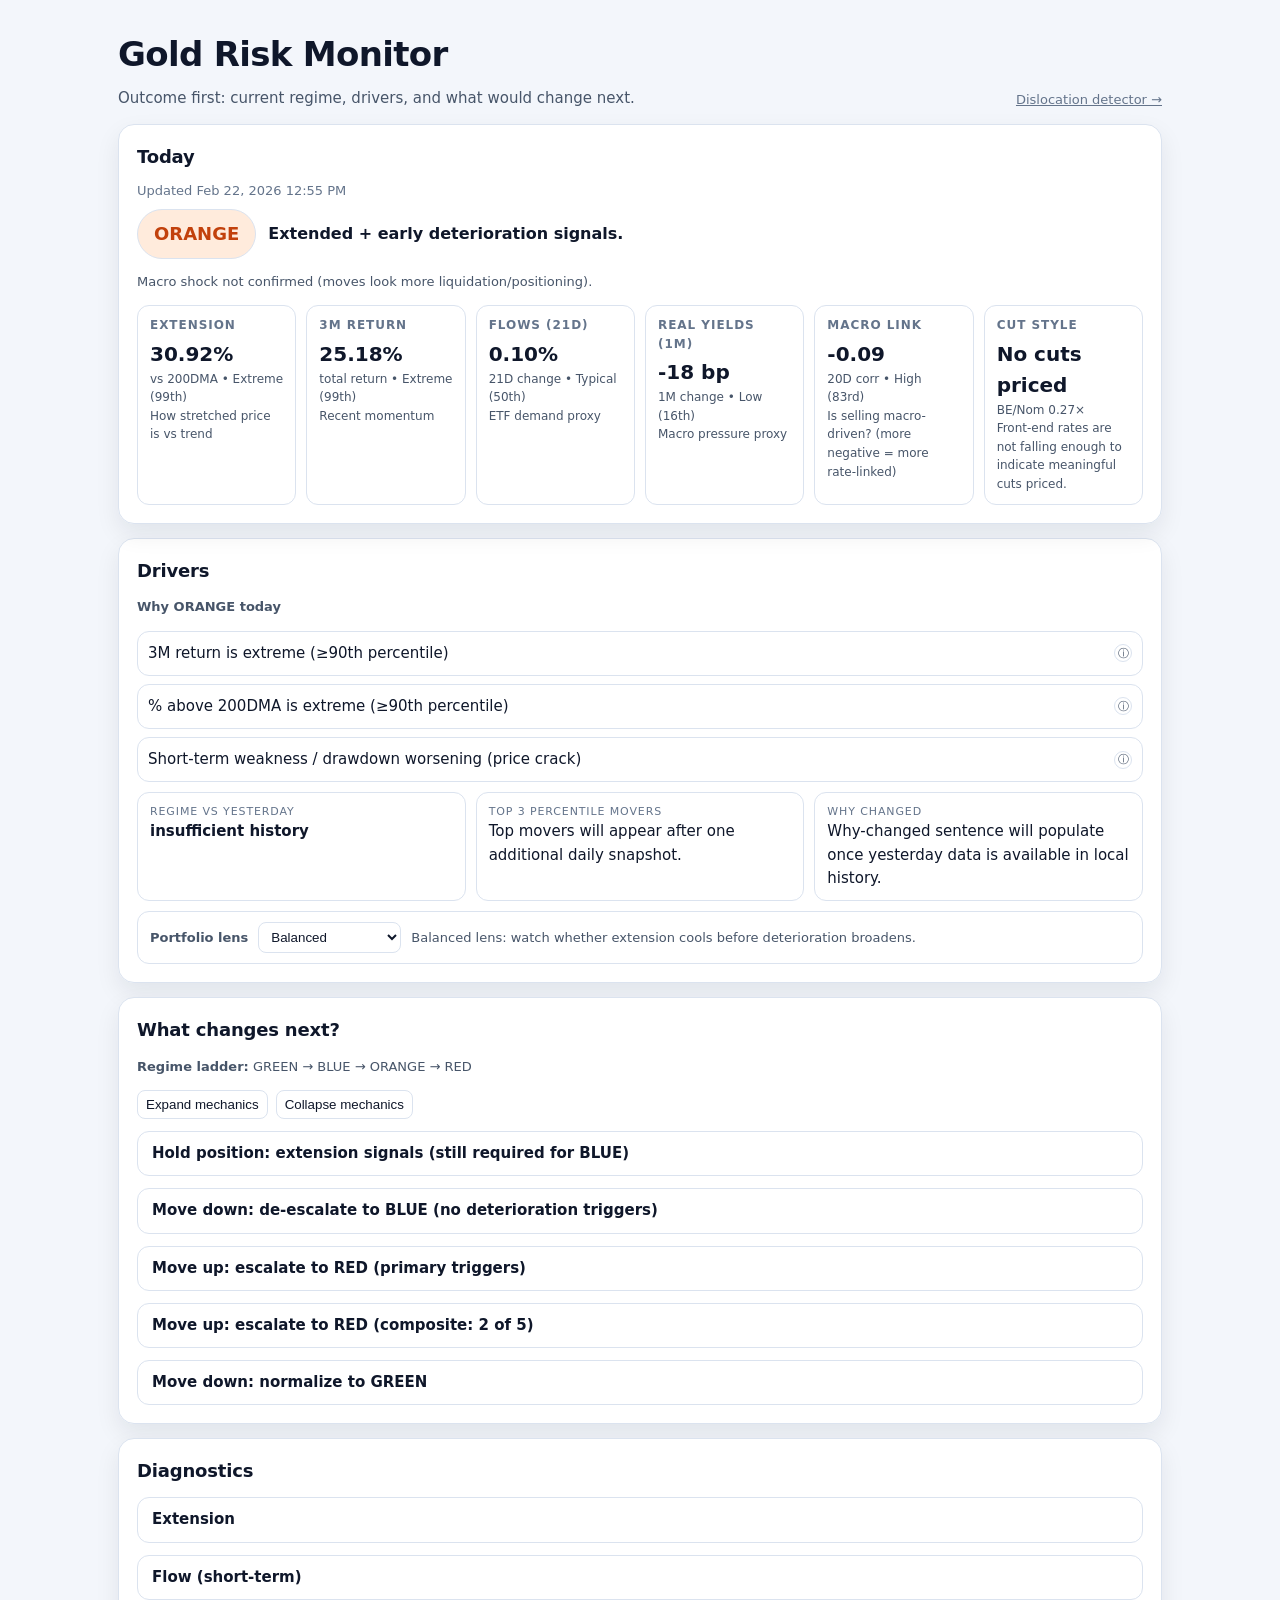
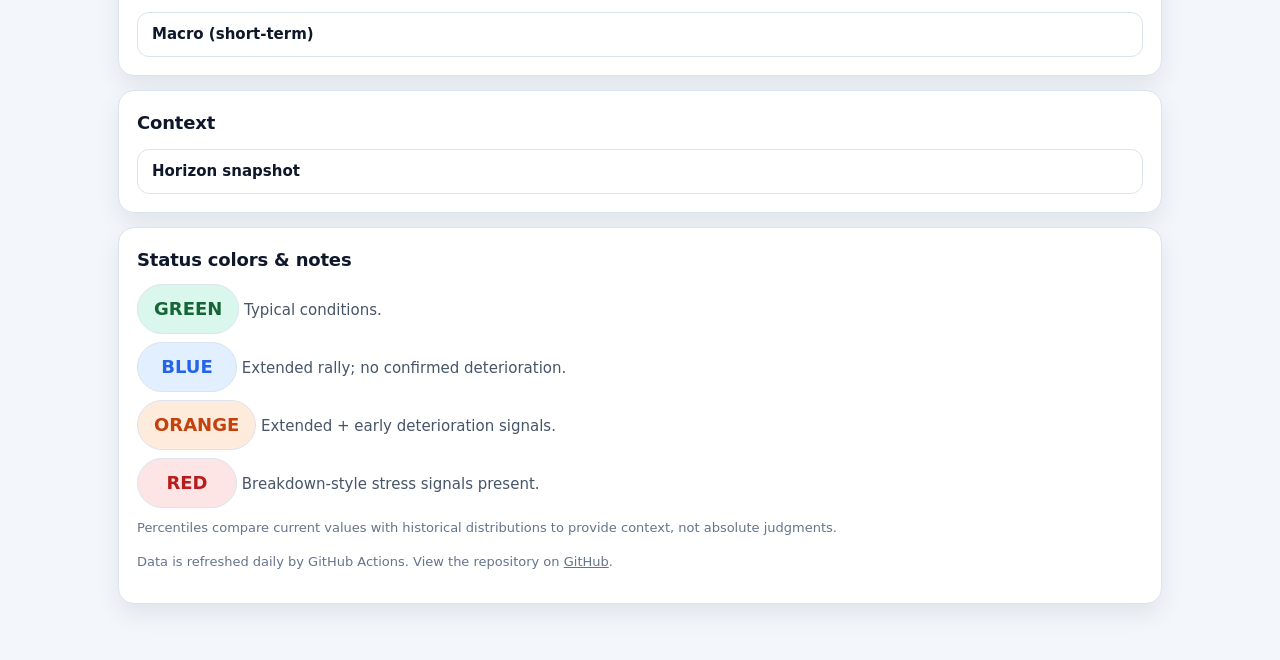
==== index.html @ ad0702dc "Fix warped sparkline axis labels by sizing SVG to container" ====
<!doctype html>
<html lang="en">
<head>
  <meta charset="utf-8">
  <meta name="viewport" content="width=device-width, initial-scale=1">
  <link rel="icon" href="data:image/svg+xml,<svg xmlns=%22http://www.w3.org/2000/svg%22 viewBox=%220 0 100 100%22><text y=%22.9em%22 font-size=%2290%22>🌈</text></svg>">
  <title>Gold Risk Monitor</title>
    <style>
    :root {
      color-scheme: light dark;
      --bg: #0b0f14;
      --panel: rgba(255, 255, 255, 0.06);
      --panel-soft: rgba(255, 255, 255, 0.03);
      --chip: rgba(255, 255, 255, 0.02);
      --border: rgba(255, 255, 255, 0.12);
      --text: rgba(255, 255, 255, 0.92);
      --muted: rgba(255, 255, 255, 0.68);
      --muted2: rgba(255, 255, 255, 0.52);
      --blue: #60a5fa;
      --green: #34d399;
      --orange: #fb923c;
      --red: #f87171;
      --radius: 16px;
      --max: 1080px;
      --shadow: 0 14px 34px rgba(0,0,0,.24);
    }
    @media (prefers-color-scheme: light) {
      :root {
        --bg: #f3f6fb;
        --panel: #ffffff;
        --panel-soft: #ffffff;
        --chip: #ffffff;
        --border: #dbe3ef;
        --text: #0f172a;
        --muted: #475569;
        --muted2: #64748b;
        --blue: #2563eb;
        --green: #166534;
        --orange: #c2410c;
        --red: #b91c1c;
        --shadow: 0 10px 24px rgba(15,23,42,.08);
      }
    }
    * { box-sizing: border-box; }
    body { margin: 0; font: 400 15px/1.55 system-ui, -apple-system, Segoe UI, Roboto, sans-serif; background: var(--bg); color: var(--text); }
    main { max-width: var(--max); margin: 0 auto; padding: 28px 18px 56px; }
    a { color: inherit; }
    .topbar { display:flex; align-items:flex-end; justify-content:space-between; gap:12px; margin-bottom:14px; }
    h1 { margin:0; font-size: clamp(26px,3vw,34px); letter-spacing:-.02em; }
    h2 { margin:0 0 10px; font-size: 18px; letter-spacing:-.01em; }
    .subtitle { margin:6px 0 0; color: var(--muted); max-width: 70ch; }
    .grid { display:grid; gap:14px; }
    .grid.cols-2 { grid-template-columns: 1fr; }
    .card { background: linear-gradient(180deg, var(--panel), var(--panel-soft)); border:1px solid var(--border); border-radius: var(--radius); padding:18px; box-shadow: var(--shadow); }
    .muted { color: var(--muted); }
    .small { font-size: 13px; color: var(--muted2); }
    .badge { display:inline-flex; align-items:center; justify-content:center; padding:10px 16px; border-radius:999px; font-weight:700; font-size:18px; border:1px solid var(--border); background: rgba(148,163,184,.18); min-width:100px; }
    .badge.green{ background:rgba(52,211,153,.18); color:var(--green); }
    .badge.blue{ background:rgba(96,165,250,.18); color:var(--blue); }
    .badge.orange{ background:rgba(251,146,60,.18); color:var(--orange); }
    .badge.red{ background:rgba(248,113,113,.18); color:var(--red); }
    .status-row { display:flex; align-items:center; flex-wrap:wrap; gap:12px; }
    .status-summary { font-size:16px; font-weight:600; }
    .daily-strip, .card-grid { display:grid; gap:10px; grid-template-columns:repeat(auto-fit,minmax(150px,1fr)); margin-top:10px; }
    .daily-chip, .metric-card { border:1px solid var(--border); border-radius:12px; background: var(--chip); padding:10px 12px; }
    .daily-chip-title { display:block; font-size:11px; letter-spacing:.08em; text-transform:uppercase; color:var(--muted2); }
    .lens-panel { display:flex; gap:10px; align-items:center; flex-wrap:wrap; margin-top:10px; border:1px solid var(--border); border-radius:12px; padding:10px 12px; }
    .lens-select,.toggle-btn { background: var(--panel); color: var(--text); border:1px solid var(--border); border-radius:8px; padding:6px 8px; }
    .metric-card h3 { margin:0 0 4px; font-size:12px; color:var(--muted2); text-transform:uppercase; letter-spacing:.08em; }
    .metric-card .value { font-size:20px; font-weight:700; }
    .metric-card .subtle, .metric-card .why { font-size:12px; color:var(--muted); }
    #reasons { list-style:none; padding:0; margin:0; display:grid; gap:8px; }
    #reasons li { border:1px solid var(--border); border-radius:12px; padding:10px; background:var(--chip); }
    .reason-item { display:flex; gap:8px; align-items:center; justify-content:space-between; }
    .reason-help { position:relative; display:inline-flex; width:18px; height:18px; align-items:center; justify-content:center; border:1px solid var(--border); border-radius:999px; font-size:11px; color:var(--muted); }
    .reason-help-tooltip { position:absolute; top:calc(100% + 6px); right:0; width:220px; background:var(--panel); border:1px solid var(--border); border-radius:10px; padding:8px; opacity:0; visibility:hidden; }
    .reason-help:hover .reason-help-tooltip,.reason-help:focus-visible .reason-help-tooltip{opacity:1;visibility:visible;}
    .expandable-card { margin-top:12px; border:1px solid var(--border); border-radius:12px; overflow:hidden; }
    .expandable-card > summary { list-style:none; cursor:pointer; font-weight:600; padding:10px 14px; }
    .expandable-card > summary::-webkit-details-marker { display:none; }
    .expandable-body { padding:12px 14px 14px; border-top:1px solid var(--border); }
    .control-panel-grid { display:grid; gap:10px; }
    .trigger-progress { margin-top:6px; height:6px; border-radius:999px; background:rgba(148,163,184,.3); overflow:hidden; }
    .trigger-progress-bar { height:100%; background: linear-gradient(90deg, var(--blue), #93c5fd); }
    .weakest-link { font-size:12px; color:var(--muted2); }
    .section-explainer,.meta,.context { color:var(--muted); font-size:13px; }
    table { width:100%; border-collapse:collapse; margin-top:10px; border:1px solid var(--border); border-radius:12px; overflow:hidden; }
    th,td { padding:10px; border-bottom:1px solid var(--border); text-align:left; vertical-align:top; }
    th { font-size:12px; color:var(--muted2); text-transform:uppercase; }
    td.num,th.num { text-align:right; font-family:ui-monospace,SFMono-Regular,Menlo,Consolas,monospace; }
    .table-container { overflow-x:auto; }
    .sparkline { width:100%; height:96px; border:1px solid var(--border); border-radius:8px; background:var(--chip); display:block; }
    .sparkline-polyline { fill:none; stroke:var(--blue); stroke-width:2; }
    .sparkline-axis { stroke:var(--border); stroke-width:1; }
    .sparkline-tick { stroke:var(--muted2); stroke-width:1; stroke-linecap:round; opacity:.85; }
    .sparkline-axis-label,.sparkline-points { color:var(--muted2); fill:var(--muted2); font-size:10px; }
    .note { margin-top:10px; border:1px solid var(--border); border-radius:12px; padding:10px 12px; background: var(--chip); }
    .metric-label { display:inline-flex; align-items:center; gap:8px; font-weight:600; }
    .metric-indicator { width:10px; height:10px; border-radius:50%; background:#94a3b8; display:inline-block; }
    .metric-indicator.green { background: var(--green); }
    .metric-indicator.orange { background: var(--orange); }
    .metric-indicator.red { background: var(--red); }
    footer { margin-top:14px; font-size:13px; color:var(--muted2); }
  </style>
</head>
<body>
    <main>
    <div class="topbar">
      <div>
        <h1>Gold Risk Monitor</h1>
        <p class="subtitle">Outcome first: current regime, drivers, and what would change next.</p>
      </div>
      <div class="small"><a href="https://w1k5.github.io/gold-crash/dislocation/">Dislocation detector →</a></div>
    </div>

    <section class="grid cols-2">
      <div class="card">
        <h2>Today</h2>
        <div class="small" id="timestamps">Waiting for data...</div>
        <div class="status-row" style="margin-top:8px;">
          <div id="status" class="badge">Loading...</div>
          <div id="statusSummary" class="status-summary">Loading status summary...</div>
        </div>
        <p class="section-explainer" id="macroFollowThrough">Loading macro follow-through...</p>
        <div class="card-grid" id="glanceCards"><div class="metric-card">Loading key metrics...</div></div>
      </div>
    </section>

    <section class="card" style="margin-top:14px;">
      <h2>Drivers</h2>
      <p class="section-explainer" id="reasonLead">Loading regime drivers...</p>
      <ul id="reasons"><li>Loading regime drivers...</li></ul>
      <div class="daily-strip" id="dailyStrip"><div class="daily-chip">Loading daily changes...</div></div>
      <div class="lens-panel">
        <label class="meta" for="portfolioLens"><strong>Portfolio lens</strong></label>
        <select id="portfolioLens" class="lens-select">
          <option value="conservative">Conservative</option>
          <option value="balanced" selected>Balanced</option>
          <option value="hardAsset">Hard-asset heavy</option>
        </select>
        <span class="meta" id="lensText">Balanced lens: watch whether extension cools before deterioration broadens.</span>
      </div>
    </section>

    <section class="card" style="margin-top:14px;">
      <h2>What changes next?</h2>
      <p class="section-explainer"><strong>Regime ladder:</strong> GREEN → BLUE → ORANGE → RED</p>
      <div style="display:flex; gap:8px; flex-wrap:wrap; margin-bottom:8px;">
        <button class="toggle-btn" type="button" data-toggle-scope="mechanics" data-toggle-action="expand">Expand mechanics</button>
        <button class="toggle-btn" type="button" data-toggle-scope="mechanics" data-toggle-action="collapse">Collapse mechanics</button>
      </div>
      <div id="escalation"><p>Loading escalation conditions...</p></div>
    </section>

    <section class="card" style="margin-top:14px;">
      <h2>Diagnostics</h2>
      <details class="expandable-card" data-expand-group="mechanics">
        <summary>Extension</summary>
        <div class="expandable-body">
          <div class="sparkline-wrap"><svg id="extensionSparkline" class="sparkline" viewBox="0 0 240 96" preserveAspectRatio="none"></svg><div id="extensionSparklinePoints" class="sparkline-points">Hover to see last 5 points.</div></div>
          <div class="table-container"><table><thead><tr><th>Metric</th><th class="num">Value</th><th class="num">Percentile</th></tr></thead><tbody id="extensionRows"><tr><td colspan="3">Loading extension data...</td></tr></tbody></table></div>
        </div>
      </details>
      <details class="expandable-card" data-expand-group="mechanics">
        <summary>Flow (short-term)</summary>
        <div class="expandable-body">
          <div class="sparkline-wrap"><svg id="flowSparkline" class="sparkline" viewBox="0 0 240 96" preserveAspectRatio="none"></svg><div id="flowSparklinePoints" class="sparkline-points">Hover to see last 5 points.</div></div>
          <div class="table-container"><table><thead><tr><th>Metric</th><th class="num">Value</th><th class="num">Percentile</th></tr></thead><tbody id="flowRows"><tr><td colspan="3">Loading flow data...</td></tr></tbody></table></div>
        </div>
      </details>
      <details class="expandable-card" data-expand-group="mechanics">
        <summary>Macro (short-term)</summary>
        <div class="expandable-body">
          <div class="sparkline-wrap"><svg id="macroSparkline" class="sparkline" viewBox="0 0 240 96" preserveAspectRatio="none"></svg><div id="macroSparklinePoints" class="sparkline-points">Hover to see last 5 points.</div></div>
          <div class="table-container"><table><thead><tr><th>Metric</th><th class="num">Value</th><th class="num">Percentile</th></tr></thead><tbody id="macroRows"><tr><td colspan="3">Loading macro data...</td></tr></tbody></table></div>
        </div>
      </details>
    </section>

    <section class="card" style="margin-top:14px;">
      <h2>Context</h2>
      <details class="expandable-card" data-expand-group="context">
        <summary>Horizon snapshot</summary>
        <div class="expandable-body">
          <p class="section-explainer" id="horizonSummary">Horizon snapshot loading...</p>
          <div class="table-container"><table><thead><tr><th>Horizon</th><th class="num">Return</th><th class="num">Return Percentile</th><th class="num">Max Drawdown</th><th class="num">Drawdown Percentile</th><th>Context</th></tr></thead><tbody id="horizonRows"><tr><td colspan="6">Loading horizon metrics...</td></tr></tbody></table></div>
          <div class="note" id="percentileNotes"></div>
        </div>
      </details>
    </section>

    <section class="card" style="margin-top:14px;">
      <h2>Status colors & notes</h2>
      <div style="display:grid; gap:8px;">
        <div><span class="badge green">GREEN</span> <span class="muted">Typical conditions.</span></div>
        <div><span class="badge blue">BLUE</span> <span class="muted">Extended rally; no confirmed deterioration.</span></div>
        <div><span class="badge orange">ORANGE</span> <span class="muted">Extended + early deterioration signals.</span></div>
        <div><span class="badge red">RED</span> <span class="muted">Breakdown-style stress signals present.</span></div>
      </div>
      <p class="small" style="margin-top:10px;">Percentiles compare current values with historical distributions to provide context, not absolute judgments.</p>
      <footer>
        <p>Data is refreshed daily by GitHub Actions. View the repository on <a id="repoLink" href="https://github.com/">GitHub</a>. <span id="issueLink"></span></p>
      </footer>
    </section>
  </main>

  <script>
    const formatPercent = (value) => `${(value * 100).toFixed(2)}%`;
    const formatNumber = (value, digits = 2) => `${value.toFixed(digits)}`;
    const formatBp = (value) => `${value.toFixed(0)} bp`;
    const formatTonnes = (value) => `${value.toFixed(1)} t`;
    const formatCorr = (value) => `${value.toFixed(2)}`;
    const formatTimestamp = (isoString) => {
      const date = new Date(isoString);
      const month = date.toLocaleString('en-US', { month: 'short' });
      const day = date.getDate();
      const year = date.getFullYear();
      const time = date.toLocaleString('en-US', { hour: 'numeric', minute: '2-digit', hour12: true });
      return `${month} ${day}, ${year} ${time}`;
    };

    const statusEl = document.getElementById('status');
    const statusSummaryEl = document.getElementById('statusSummary');
    const macroFollowThroughEl = document.getElementById('macroFollowThrough');
    const timestampsEl = document.getElementById('timestamps');
    const reasonLeadEl = document.getElementById('reasonLead');
    const reasonsEl = document.getElementById('reasons');
    const glanceCardsEl = document.getElementById('glanceCards');
    const escalationEl = document.getElementById('escalation');
    const horizonSummaryEl = document.getElementById('horizonSummary');
    const horizonRows = document.getElementById('horizonRows');
    const percentileNotesEl = document.getElementById('percentileNotes');
    const extensionRows = document.getElementById('extensionRows');
    const flowRows = document.getElementById('flowRows');
    const macroRows = document.getElementById('macroRows');
    const dailyStripEl = document.getElementById('dailyStrip');
    const portfolioLensEl = document.getElementById('portfolioLens');
    const lensTextEl = document.getElementById('lensText');
    const extensionSparklineEl = document.getElementById('extensionSparkline');
    const extensionSparklinePointsEl = document.getElementById('extensionSparklinePoints');
    const flowSparklineEl = document.getElementById('flowSparkline');
    const flowSparklinePointsEl = document.getElementById('flowSparklinePoints');
    const macroSparklineEl = document.getElementById('macroSparkline');
    const macroSparklinePointsEl = document.getElementById('macroSparklinePoints');
    const repoLink = document.getElementById('repoLink');
    const issueLink = document.getElementById('issueLink');
    const setExpandGroup = (group, expand) => {
      document.querySelectorAll(`[data-expand-group="${group}"]`).forEach((el) => {
        el.open = expand;
      });
    };
    document.querySelectorAll('[data-toggle-scope]').forEach((button) => {
      button.addEventListener('click', () => {
        const group = button.dataset.toggleScope;
        const action = button.dataset.toggleAction;
        setExpandGroup(group, action === 'expand');
      });
    });


    const contextTag = (text) => (text ? `<span class="context">${text}</span>` : '');
    const badgeDescriptions = {
      GREEN: 'Typical conditions.',
      BLUE: 'Extended rally; no confirmed deterioration.',
      ORANGE: 'Extended + early deterioration signals.',
      RED: 'Breakdown-style stress signals present.'
    };
    const CUT_LABELS = {
      CREDIBILITY_CUT: 'Credibility cut',
      STIMULUS_CUT: 'Stimulus cut',
      MIXED_CUT: 'Mixed cut',
      NO_CUTS_PRICED: 'No cuts priced',
      UNKNOWN: 'Unknown'
    };
    const cutWhyText = (label) => {
      switch (label) {
        case 'CREDIBILITY_CUT':
          return 'Cuts priced, but inflation expectations are falling faster than nominal yields → real yields tend to rise.';
        case 'STIMULUS_CUT':
          return 'Cuts priced with reflation impulse → breakevens rising and/or real yields falling.';
        case 'MIXED_CUT':
          return 'Cuts priced, but nominal and breakeven moves disagree (or are too small).';
        case 'NO_CUTS_PRICED':
          return 'Front-end rates are not falling enough to indicate meaningful cuts priced.';
        default:
          return 'Not enough data to classify.';
      }
    };
    const REASON_LABELS = {
      extension_ret_pctile_90: '3M return is extreme (≥90th percentile)',
      extension_200dma_pctile_90: '% above 200DMA is extreme (≥90th percentile)',
      extension_drawdown_pctile_70: '3M drawdown has been unusually shallow (≥70th percentile)',
      deterioration_flow_divergence: 'Holdings falling while price rising (flow divergence)',
      deterioration_macro_turn: 'Real yields rising quickly (macro headwind)',
      deterioration_policy_conflict: 'Cuts priced + real yields rising (credibility headwind)',
      deterioration_price_crack: 'Short-term weakness / drawdown worsening (price crack)',
      deterioration_followthrough: 'Macro follow-through (rates driving price)',
      composite_followthrough: 'Macro follow-through (rates driving price)'
    };
    const LENS_COPY = {
      conservative: 'Conservative lens: prioritize stability. A downgrade in regime matters more than upside extension.',
      balanced: 'Balanced lens: watch whether extension cools before deterioration broadens.',
      hardAsset: 'Hard-asset-heavy lens: focus on liquidation vs inflation signals before changing conviction.'
    };
    const STATE_RANK = { GREEN: 0, BLUE: 1, ORANGE: 2, RED: 3 };
    const HISTORY_KEY = 'gold-risk-monitor-history-v1';
    const percentileContext = (value) => {
      if (value == null) return 'N/A';
      if (value <= 20) return 'low';
      if (value <= 79) return 'typical';
      if (value <= 94) return 'high';
      return 'extreme';
    };
    const percentileWord = (value) => {
      const context = percentileContext(value);
      if (context === 'N/A') return 'N/A';
      return `${context[0].toUpperCase()}${context.slice(1)}`;
    };
    const dedupeNote = (note) => {
      if (!note) return note;
      return note.replace(/(\bused available history\b)(\s+\1)+/gi, '$1');
    };
    const escapeHtml = (value) => String(value)
      .replace(/&/g, '&amp;')
      .replace(/</g, '&lt;')
      .replace(/>/g, '&gt;')
      .replace(/"/g, '&quot;')
      .replace(/'/g, '&#39;');
    const formatOrdinal = (value) => {
      const rounded = Math.round(value);
      const mod10 = rounded % 10;
      const mod100 = rounded % 100;
      if (mod10 === 1 && mod100 !== 11) return `${rounded}st`;
      if (mod10 === 2 && mod100 !== 12) return `${rounded}nd`;
      if (mod10 === 3 && mod100 !== 13) return `${rounded}rd`;
      return `${rounded}th`;
    };
    const percentileText = (value, explain) => {
      if (value == null) {
        return `N/A${contextTag(explain || 'insufficient history')}`;
      }
      const cleaned = dedupeNote(explain);
      return `${percentileWord(value)} (${formatOrdinal(value)})${contextTag(cleaned ? `Note: ${cleaned}` : '')}`;
    };
    const valueOrNA = (value, formatter, explain) => {
      if (value == null) {
        return `N/A${contextTag(explain || 'insufficient history')}`;
      }
      return `${formatter(value)}${contextTag(explain)}`;
    };
    const signedValue = (value, formatter) => {
      if (value == null) return 'N/A';
      const sign = value > 0 ? '+' : '';
      return `${sign}${formatter(value)}`;
    };
    const formatDistance = (value, unit) => {
      if (value == null) return '—';
      if (unit === 'percent') return signedValue(value, (val) => `${(val * 100).toFixed(2)}%`);
      if (unit === 'bp') return signedValue(value, (val) => `${val.toFixed(0)} bp`);
      if (unit === 'pctile') return signedValue(value, (val) => `${Math.round(val)} pctile`);
      return signedValue(value, (val) => `${val}`);
    };
    const formatCurrent = (value, unit) => {
      if (value == null) return 'N/A';
      if (unit === 'percent') return formatPercent(value);
      if (unit === 'bp') return formatBp(value);
      if (unit === 'pctile') return `${formatOrdinal(value)} percentile`;
      return `${value}`;
    };
    const distanceDirectionText = (distance, unit) => {
      if (distance == null) return 'Need more data';
      if (distance === 0) return 'Trigger met';
      const move = distance > 0 ? 'rise' : 'fall';
      return `Needs ${move} by ${formatDistance(Math.abs(distance), unit).replace('+', '')}`;
    };
    const progressToTrigger = (row) => {
      if (row.fired) return 100;
      if (row.current == null || row.distance == null) return 0;
      const threshold = row.current + row.distance;
      const denominator = Math.abs(threshold) + 1e-9;
      const pct = 100 - (Math.abs(row.distance) / denominator) * 100;
      return Math.max(0, Math.min(99, pct));
    };
    const loadHistory = () => {
      try {
        const parsed = JSON.parse(localStorage.getItem(HISTORY_KEY) || '[]');
        return Array.isArray(parsed) ? parsed : [];
      } catch (error) {
        return [];
      }
    };
    const saveHistory = (history) => {
      localStorage.setItem(HISTORY_KEY, JSON.stringify(history.slice(-120)));
    };
    const pushSnapshot = (snapshot) => {
      const history = loadHistory();
      const next = history.filter((item) => item.updated_at !== snapshot.updated_at);
      next.push(snapshot);
      next.sort((a, b) => (a.updated_at < b.updated_at ? -1 : 1));
      saveHistory(next);
      return next;
    };
    const lastFivePoints = (series, formatter) => series.slice(-5).map((point) => `${point.date.slice(5)} ${formatter(point.value)}`).join(' • ');
    const renderSparkline = (svgEl, pointsEl, series, formatter, axisLabels) => {
      if (!series.length) {
        svgEl.innerHTML = '';
        pointsEl.textContent = 'History builds as daily snapshots are saved.';
        return;
      }
      const values = series.map((item) => item.value);
      const min = Math.min(...values);
      const max = Math.max(...values);
      const span = max - min || 1;
      const height = 96;
      const width = Math.max(240, Math.round(svgEl.clientWidth || 240));
      svgEl.setAttribute('viewBox', `0 0 ${width} ${height}`);
      const padding = { top: 10, right: 10, bottom: 24, left: 34 };
      const plotWidth = width - padding.left - padding.right;
      const plotHeight = height - padding.top - padding.bottom;
      const path = series.map((point, idx) => {
        const x = padding.left + (idx / Math.max(1, series.length - 1)) * plotWidth;
        const y = padding.top + (1 - ((point.value - min) / span)) * plotHeight;
        return `${x.toFixed(1)},${y.toFixed(1)}`;
      }).join(' ');
      const xLabel = axisLabels?.x || 'Time';
      const yLabel = axisLabels?.y || 'Value';
      const xAxisY = height - padding.bottom + 0.5;
      const yAxisX = padding.left + 0.5;
      const xTicks = Array.from({ length: 5 }, (_, i) => {
        const x = padding.left + (i / 4) * plotWidth;
        return `<line class="sparkline-tick" x1="${x.toFixed(1)}" y1="${xAxisY}" x2="${x.toFixed(1)}" y2="${(xAxisY - 4).toFixed(1)}"></line>`;
      }).join('');
      const yTicks = Array.from({ length: 4 }, (_, i) => {
        const y = padding.top + (i / 3) * plotHeight;
        return `<line class="sparkline-tick" x1="${yAxisX}" y1="${y.toFixed(1)}" x2="${(yAxisX + 4).toFixed(1)}" y2="${y.toFixed(1)}"></line>`;
      }).join('');
      const axes = `
        <g class="sparkline-axes">
          <line class="sparkline-axis" x1="${padding.left}" y1="${xAxisY}" x2="${width - padding.right}" y2="${xAxisY}"></line>
          <line class="sparkline-axis" x1="${yAxisX}" y1="${padding.top}" x2="${yAxisX}" y2="${height - padding.bottom}"></line>
          ${xTicks}
          ${yTicks}
          <text class="sparkline-axis-label" x="${padding.left + plotWidth / 2}" y="${height - 8}" text-anchor="middle">${xLabel}</text>
          <text class="sparkline-axis-label" x="13" y="${padding.top + plotHeight / 2}" text-anchor="middle" transform="rotate(-90 13 ${padding.top + plotHeight / 2})">${yLabel}</text>
        </g>
      `;
      svgEl.innerHTML = `${axes}<polyline class="sparkline-polyline" points="${path}"></polyline>`;
      const hoverText = `Last 5 points: ${lastFivePoints(series, formatter)}`;
      svgEl.onmouseenter = () => { pointsEl.textContent = hoverText; };
      svgEl.onmouseleave = () => { pointsEl.textContent = 'Hover to see last 5 points.'; };
    };
    const updateLensCopy = () => {
      lensTextEl.textContent = LENS_COPY[portfolioLensEl.value] || LENS_COPY.balanced;
    };
    portfolioLensEl.addEventListener('change', updateLensCopy);
    updateLensCopy();
    const buildTransitionTable = (title, rows, note) => {
      if (!rows || rows.length === 0) {
        return `
          <details class="expandable-card" data-expand-group="mechanics">
            <summary>${title}</summary>
            <div class="expandable-body meta">No transition data available.</div>
          </details>
        `;
      }
      const noteHtml = note ? `<div class="meta">${note}</div>` : '';
      const unmet = rows.filter((row) => row.fired === false && row.distance != null);
      const weakest = unmet.sort((a, b) => Math.abs(a.distance) - Math.abs(b.distance))[0];
      const weakestHtml = weakest
        ? `<div class="weakest-link"><strong>Closest to flipping:</strong> ${weakest.trigger} (${distanceDirectionText(weakest.distance, weakest.unit)})</div>`
        : '<div class="weakest-link">All listed triggers are currently met.</div>';
      const bodyRows = rows.map((row) => {
        const progress = progressToTrigger(row);
        return `
          <tr>
            <td>${row.trigger}${row.note ? contextTag(row.note) : ''}</td>
            <td class="num">${formatCurrent(row.current, row.unit)}</td>
            <td class="num">${row.threshold}</td>
            <td class="num">${formatDistance(row.distance, row.unit)}</td>
            <td>${distanceDirectionText(row.distance, row.unit)}</td>
            <td>
              <div class="meta">${progress.toFixed(0)}% to trigger</div>
              <div class="trigger-progress"><div class="trigger-progress-bar" style="width:${progress.toFixed(0)}%"></div></div>
            </td>
          </tr>
        `;
      }).join('');
      return `
        <details class="expandable-card" data-expand-group="mechanics">
          <summary>${title}</summary>
          <div class="expandable-body control-panel-grid">
            ${noteHtml}
            ${weakestHtml}
            <div class="table-container">
              <table>
                <thead>
                  <tr>
                    <th>Metric</th>
                    <th class="num">Current</th>
                    <th class="num">Trigger</th>
                    <th class="num">Distance</th>
                    <th>Direction needed</th>
                    <th>Progress</th>
                  </tr>
                </thead>
                <tbody>
                  ${bodyRows}
                </tbody>
              </table>
            </div>
          </div>
        </details>
      `;
    };
    const buildCard = (title, value, percentile, label, why) => `
      <div class="metric-card">
        <h3>${title}</h3>
        <div class="value">${value}</div>
        <div class="subtle">${label}${percentile != null ? ` • ${percentileWord(percentile)} (${formatOrdinal(percentile)})` : ''}</div>
        <div class="why">${why}</div>
      </div>
    `;
    fetch('data.json', { cache: 'no-store' })
      .then((response) => response.json())
      .then((data) => {
        const regime = data.regime || {};
        const state = regime.state || data.flag || 'UNKNOWN';
        statusEl.textContent = state;
        statusEl.classList.remove('green', 'blue', 'orange', 'red');
        statusEl.classList.add(state.toLowerCase());
        statusSummaryEl.textContent = badgeDescriptions[state] || 'Status summary unavailable.';
        const macroFollowThrough = regime.flags?.macro_followthrough;
        macroFollowThroughEl.textContent = macroFollowThrough
          ? 'Macro shock is sticking (rates are driving price).'
          : 'Macro shock not confirmed (moves look more liquidation/positioning).';

        if (data.updated_at) {
          const etFormatted = formatTimestamp(data.updated_at);
          timestampsEl.textContent = `Updated ${etFormatted}`;
        }

        const reasons = regime.reasons || data.flag_triggers || [];
        reasonLeadEl.innerHTML = `<strong>Why ${state} today</strong>`;
        reasonsEl.innerHTML = reasons.length
          ? reasons.map((item) => {
            const label = escapeHtml(REASON_LABELS[item] || item);
            const reasonCode = escapeHtml(item);
            return `
              <li>
                <span class="reason-item">
                  <span>${label}</span>
                  <span class="reason-help" tabindex="0" aria-label="Show trigger code for ${label}">ⓘ
                    <span class="reason-help-tooltip">Trigger code: <code>${reasonCode}</code></span>
                  </span>
                </span>
              </li>
            `;
          }).join('')
          : '<li>No active triggers.</li>';

        const metrics = data.metrics || {};
        const horizons = metrics.horizons || {};
        const horizonOrder = ['3M', '6M', '1Y', '3Y', '5Y'];
        horizonRows.innerHTML = horizonOrder.map((label) => {
          const horizon = horizons[label] || {};
          const available = horizon.available !== false && horizon.ret != null;
          const returnCell = available
            ? formatPercent(horizon.ret)
            : `N/A${contextTag(horizon.ret_pctile_5y_explain || 'insufficient history')}`;
          const returnPctCell = available
            ? percentileText(
              horizon.ret_pctile_5y,
              horizon.ret_pctile_5y_explain
            )
            : `N/A${contextTag(horizon.ret_pctile_5y_explain || 'insufficient history')}`;
          const drawdownCell = available
            ? formatPercent(horizon.max_drawdown)
            : `N/A${contextTag(horizon.max_drawdown_pctile_5y_explain || 'insufficient history')}`;
          const drawdownPctCell = available
            ? percentileText(
              horizon.max_drawdown_pctile_5y,
              horizon.max_drawdown_pctile_5y_explain
            )
            : `N/A${contextTag(horizon.max_drawdown_pctile_5y_explain || 'insufficient history')}`;
          const contextValue = percentileContext(horizon.ret_pctile_5y ?? horizon.max_drawdown_pctile_5y);
          return `
            <tr>
              <td>${label}</td>
              <td class="num">${returnCell}</td>
              <td class="num">${returnPctCell}</td>
              <td class="num">${drawdownCell}</td>
              <td class="num">${drawdownPctCell}</td>
              <td>${contextValue}</td>
            </tr>
          `;
        }).join('');

        const percentileNotes = data.notes?.percentile_notes || {};
        const notesEntries = Object.entries(percentileNotes);
        const notesText = notesEntries.length
          ? notesEntries.map(([key, value]) => `${key}: ${dedupeNote(value)}`).join(' | ')
          : 'none';
        const needsDetails = notesText.length > 140 || notesEntries.length > 2;
        percentileNotesEl.innerHTML = needsDetails
          ? `<details><summary>Percentile notes</summary>${notesText}</details>`
          : `<strong>Percentile notes:</strong> ${notesText}`;

        extensionRows.innerHTML = `
          <tr>
            <td>GLD % above 200DMA</td>
            <td class="num">${valueOrNA(metrics.pct_above_200dma, formatPercent)}</td>
            <td class="num">${percentileText(
              metrics.pct_above_200dma_pctile_5y,
              metrics.pct_above_200dma_pctile_5y_explain
            )}</td>
          </tr>
        `;

        const flows = metrics.flows || {};
        flowRows.innerHTML = `
          <tr>
            <td>Holdings today (tonnes)</td>
            <td class="num">${valueOrNA(flows.holdings_today_tonnes, formatTonnes)}</td>
            <td class="num">N/A</td>
          </tr>
          <tr>
            <td>Holdings change (5D)</td>
            <td class="num">${valueOrNA(flows.holdings_change_5d_pct, formatPercent)}</td>
            <td class="num">${percentileText(
              flows.holdings_change_5d_pct_pctile_5y,
              flows.holdings_change_5d_pct_pctile_5y_explain
            )}</td>
          </tr>
          <tr>
            <td>Holdings change (21D)</td>
            <td class="num">${valueOrNA(flows.holdings_change_21d_pct, formatPercent)}</td>
            <td class="num">${percentileText(
              flows.holdings_change_21d_pct_pctile_5y,
              flows.holdings_change_21d_pct_pctile_5y_explain
            )}</td>
          </tr>
        `;

        const macro = metrics.macro || {};
        const cut = macro.cut_style_classifier || {};
        const cutInputs = cut.inputs || {};
        const cutLabel = CUT_LABELS[cut.label] || cut.label || 'Unknown';
        const cutExplain = cutWhyText(cut.label || 'UNKNOWN');
        const cutDetails = (cut.explain && cut.explain.length)
          ? `<details><summary>Classifier details</summary>${cut.explain.map((item) => `<div class="context">${item}</div>`).join('')}</details>`
          : '';

        const snapshot = {
          updated_at: data.updated_at || new Date().toISOString(),
          state,
          drivers: {
            extension_ret_pctile_90: horizons['3M']?.ret_pctile_5y,
            extension_200dma_pctile_90: metrics.pct_above_200dma_pctile_5y,
            extension_drawdown_pctile_70: horizons['3M']?.max_drawdown_pctile_5y,
            deterioration_flow_divergence: flows.holdings_change_21d_pct_pctile_5y,
            deterioration_macro_turn: macro.real_yield_change_1m_bp_pctile_5y,
            deterioration_followthrough: macro.corr_gld_ret_vs_real_yield_chg_20d_pctile_5y,
          },
          spark: {
            extension: horizons['3M']?.ret,
            flows: flows.holdings_change_21d_pct,
            macro: macro.real_yield_change_1m_bp,
          },
        };
        const history = pushSnapshot(snapshot);
        const previous = history.length > 1 ? history[history.length - 2] : null;
        const regimeDelta = (() => {
          if (!previous) return 'insufficient history';
          const prevRank = STATE_RANK[previous.state] ?? 0;
          const currentRank = STATE_RANK[state] ?? 0;
          if (currentRank === prevRank) return 'unchanged';
          return currentRank > prevRank ? 'upgraded' : 'downgraded';
        })();
        const driverMovers = Object.entries(snapshot.drivers)
          .map(([key, value]) => ({
            key,
            label: REASON_LABELS[key] || key,
            now: value,
            prev: previous?.drivers?.[key],
            delta: previous?.drivers?.[key] == null || value == null ? null : value - previous.drivers[key],
          }))
          .filter((item) => item.delta != null)
          .sort((a, b) => Math.abs(b.delta) - Math.abs(a.delta))
          .slice(0, 3);
        const moverText = driverMovers.length
          ? driverMovers.map((item) => `${item.label} (${item.delta > 0 ? '+' : ''}${Math.round(item.delta)} pctile)`).join(' • ')
          : 'Top movers will appear after one additional daily snapshot.';
        const whyText = driverMovers.length
          ? `Regime ${regimeDelta} as ${driverMovers[0].label.toLowerCase()} moved ${driverMovers[0].delta > 0 ? 'higher' : 'lower'} vs yesterday.`
          : 'Why-changed sentence will populate once yesterday data is available in local history.';
        dailyStripEl.innerHTML = `
          <div class="daily-chip"><span class="daily-chip-title">Regime vs yesterday</span><strong>${regimeDelta}</strong></div>
          <div class="daily-chip"><span class="daily-chip-title">Top 3 percentile movers</span>${moverText}</div>
          <div class="daily-chip"><span class="daily-chip-title">Why changed</span>${whyText}</div>
        `;

        const sparkHistory = history.slice(-90);
        renderSparkline(
          extensionSparklineEl,
          extensionSparklinePointsEl,
          sparkHistory.filter((item) => item.spark.extension != null).map((item) => ({ date: item.updated_at, value: item.spark.extension })),
          formatPercent,
          { x: 'Date', y: 'Return %' }
        );
        renderSparkline(
          flowSparklineEl,
          flowSparklinePointsEl,
          sparkHistory.filter((item) => item.spark.flows != null).map((item) => ({ date: item.updated_at, value: item.spark.flows })),
          formatPercent,
          { x: 'Date', y: 'Flow %' }
        );
        renderSparkline(
          macroSparklineEl,
          macroSparklinePointsEl,
          sparkHistory.filter((item) => item.spark.macro != null).map((item) => ({ date: item.updated_at, value: item.spark.macro })),
          formatBp,
          { x: 'Date', y: 'Real yld bp' }
        );
        macroRows.innerHTML = `
          <tr>
            <td>Real yield today (DFII10)</td>
            <td class="num">${valueOrNA(macro.real_yield_today, (value) => `${value.toFixed(2)}%`)}</td>
            <td class="num">N/A</td>
          </tr>
          <tr>
            <td>Real yield change (1M)</td>
            <td class="num">${valueOrNA(macro.real_yield_change_1m_bp, formatBp)}</td>
            <td class="num">${percentileText(
              macro.real_yield_change_1m_bp_pctile_5y,
              macro.real_yield_change_1m_bp_pctile_5y_explain
            )}</td>
          </tr>
          <tr>
            <td>Real yield change (3M)</td>
            <td class="num">${valueOrNA(macro.real_yield_change_3m_bp, formatBp)}</td>
            <td class="num">${percentileText(
              macro.real_yield_change_3m_bp_pctile_5y,
              macro.real_yield_change_3m_bp_pctile_5y_explain
            )}</td>
          </tr>
          <tr>
            <td>20D corr (GLD ret vs real-yield Δ)</td>
            <td class="num">${valueOrNA(macro.corr_gld_ret_vs_real_yield_chg_20d, formatCorr)}</td>
            <td class="num">${percentileText(
              macro.corr_gld_ret_vs_real_yield_chg_20d_pctile_5y,
              macro.corr_gld_ret_vs_real_yield_chg_20d_pctile_5y_explain
            )}</td>
          </tr>

          <tr>
            <td colspan="3"><div class="divider"></div></td>
          </tr>
          <tr>
            <td>Cut style classifier</td>
            <td class="num">${cutLabel}${contextTag(cutExplain)}${cutDetails}</td>
            <td class="num">N/A</td>
          </tr>
          <tr>
            <td>Nominal 2Y change (1M)</td>
            <td class="num">${valueOrNA(cutInputs.nominal_2y_change_1m_bp, formatBp)}</td>
            <td class="num">N/A</td>
          </tr>
          <tr>
            <td>Nominal 10Y change (1M)</td>
            <td class="num">${valueOrNA(cutInputs.nominal_10y_change_1m_bp, formatBp)}</td>
            <td class="num">N/A</td>
          </tr>
          <tr>
            <td>Breakeven 10Y change (1M)</td>
            <td class="num">${valueOrNA(cutInputs.breakeven_10y_change_1m_bp, formatBp)}</td>
            <td class="num">N/A</td>
          </tr>
          <tr>
            <td>Disinflation ratio (|ΔBE|/|ΔNom10|)</td>
            <td class="num">${cutInputs.disinflation_ratio == null ? 'N/A' : formatNumber(cutInputs.disinflation_ratio, 2)}</td>
            <td class="num">N/A</td>
          </tr>
        `;
        const glanceCards = [
          buildCard(
            'Extension',
            valueOrNA(metrics.pct_above_200dma, formatPercent),
            metrics.pct_above_200dma_pctile_5y,
            'vs 200DMA',
            'How stretched price is vs trend'
          ),
          buildCard(
            '3M Return',
            valueOrNA(horizons['3M']?.ret, formatPercent),
            horizons['3M']?.ret_pctile_5y,
            'total return',
            'Recent momentum'
          ),
          buildCard(
            'Flows (21D)',
            valueOrNA(flows.holdings_change_21d_pct, formatPercent),
            flows.holdings_change_21d_pct_pctile_5y,
            '21D change',
            'ETF demand proxy'
          ),
          buildCard(
            'Real yields (1M)',
            valueOrNA(macro.real_yield_change_1m_bp, formatBp),
            macro.real_yield_change_1m_bp_pctile_5y,
            '1M change',
            'Macro pressure proxy'
          ),
          buildCard(
            'Macro link',
            valueOrNA(macro.corr_gld_ret_vs_real_yield_chg_20d, formatCorr),
            macro.corr_gld_ret_vs_real_yield_chg_20d_pctile_5y,
            '20D corr',
            'Is selling macro-driven? (more negative = more rate-linked)'
          ),
          (() => {
            const label = cut.label || 'UNKNOWN';
            const pretty = CUT_LABELS[label] || label;
            const ratio = cutInputs.disinflation_ratio;
            const ratioText = ratio == null ? 'N/A' : `${ratio.toFixed(2)}×`;
            return buildCard(
              'Cut style',
              pretty,
              null,
              ratio == null ? 'classifier' : `BE/Nom ${ratioText}`,
              cutWhyText(label)
            );
          })()
        ];
        glanceCardsEl.innerHTML = glanceCards.join('');

        const transitions = regime.transitions || {};
        const deescalateRows = transitions.deescalate_to_blue || [];
        const redPrimaryRows = transitions.escalate_to_red_primary || [];
        const redCompositeRows = transitions.escalate_to_red_composite || [];
        const normalizeRows = transitions.normalize_to_green || [];

        const buildLocalRow = ({ trigger, thresholdLabel, current, thresholdValue, fired, unit, note }) => {
          let distance = null;
          if (current != null && thresholdValue != null) {
            distance = fired ? 0 : thresholdValue - current;
          }
          return {
            trigger,
            threshold: thresholdLabel,
            current,
            fired,
            distance,
            unit,
            note,
          };
        };

        const primaryRetPctile = horizons['3M']?.ret_pctile_5y;
        const drawdownPctile = horizons['3M']?.max_drawdown_pctile_5y;
        const extensionSignalRows = [
          buildLocalRow({
            trigger: 'Extension: 3M return percentile',
            thresholdLabel: '≥ 90th percentile',
            current: primaryRetPctile,
            thresholdValue: 90,
            fired: primaryRetPctile != null && primaryRetPctile >= 90,
            unit: 'pctile',
          }),
          buildLocalRow({
            trigger: 'Extension: % above 200DMA percentile',
            thresholdLabel: '≥ 90th percentile',
            current: metrics.pct_above_200dma_pctile_5y,
            thresholdValue: 90,
            fired: metrics.pct_above_200dma_pctile_5y != null && metrics.pct_above_200dma_pctile_5y >= 90,
            unit: 'pctile',
          }),
          buildLocalRow({
            trigger: 'Extension: 3M drawdown percentile',
            thresholdLabel: '≥ 70th percentile',
            current: drawdownPctile,
            thresholdValue: 70,
            fired: drawdownPctile != null && drawdownPctile >= 70,
            unit: 'pctile',
          }),
        ];

        const deteriorationTitle = state === 'GREEN'
          ? 'Hold position: deterioration signals (required for ORANGE once BLUE is active)'
          : 'Move down: de-escalate to BLUE (no deterioration triggers)';
        const deteriorationNote = state === 'GREEN'
          ? 'ORANGE requires BLUE plus at least one deterioration signal. If extension signals are not met, these do not change the color.'
          : 'All deterioration signals must clear for the regime to return to BLUE.';

        const extensionTitle = state === 'GREEN'
          ? 'Move up: escalate to BLUE (extension signals)'
          : 'Hold position: extension signals (still required for BLUE)';
        const extensionNote = 'BLUE requires at least 2 of the 3 extension signals.';

        escalationEl.innerHTML = `
          ${buildTransitionTable(
            extensionTitle,
            extensionSignalRows,
            extensionNote
          )}
          ${buildTransitionTable(
            deteriorationTitle,
            deescalateRows,
            deteriorationNote
          )}
          ${buildTransitionTable(
            'Move up: escalate to RED (primary triggers)',
            redPrimaryRows,
            'Any single primary trigger can move the regime to RED.'
          )}
          ${buildTransitionTable(
            'Move up: escalate to RED (composite: 2 of 5)',
            redCompositeRows,
            'Two or more composite signals would also trigger RED.'
          )}
          ${buildTransitionTable(
            'Move down: normalize to GREEN',
            normalizeRows,
            'Normalization requires percentile conditions to reset across price, flows, and macro.'
          )}
        `;

        const shortTermContext = percentileContext(horizons['3M']?.ret_pctile_5y);
        const longTermContext = percentileContext(horizons['1Y']?.ret_pctile_5y);
        horizonSummaryEl.textContent = `Context only: short-term ${shortTermContext}; long-term ${longTermContext}.`;

        const repo = data.repository || 'https://github.com/';
        repoLink.href = repo;

        if (data.latest_issue_url) {
          issueLink.innerHTML = ` Latest issue: <a href="${data.latest_issue_url}">${data.latest_issue_url}</a>`;
        }
      })
      .catch((error) => {
        statusEl.textContent = 'DATA ERROR';
        statusEl.classList.add('red');
        horizonRows.innerHTML = `<tr><td colspan="6">Failed to load data.json: ${error}</td></tr>`;
      });
  </script>
</body>
</html>
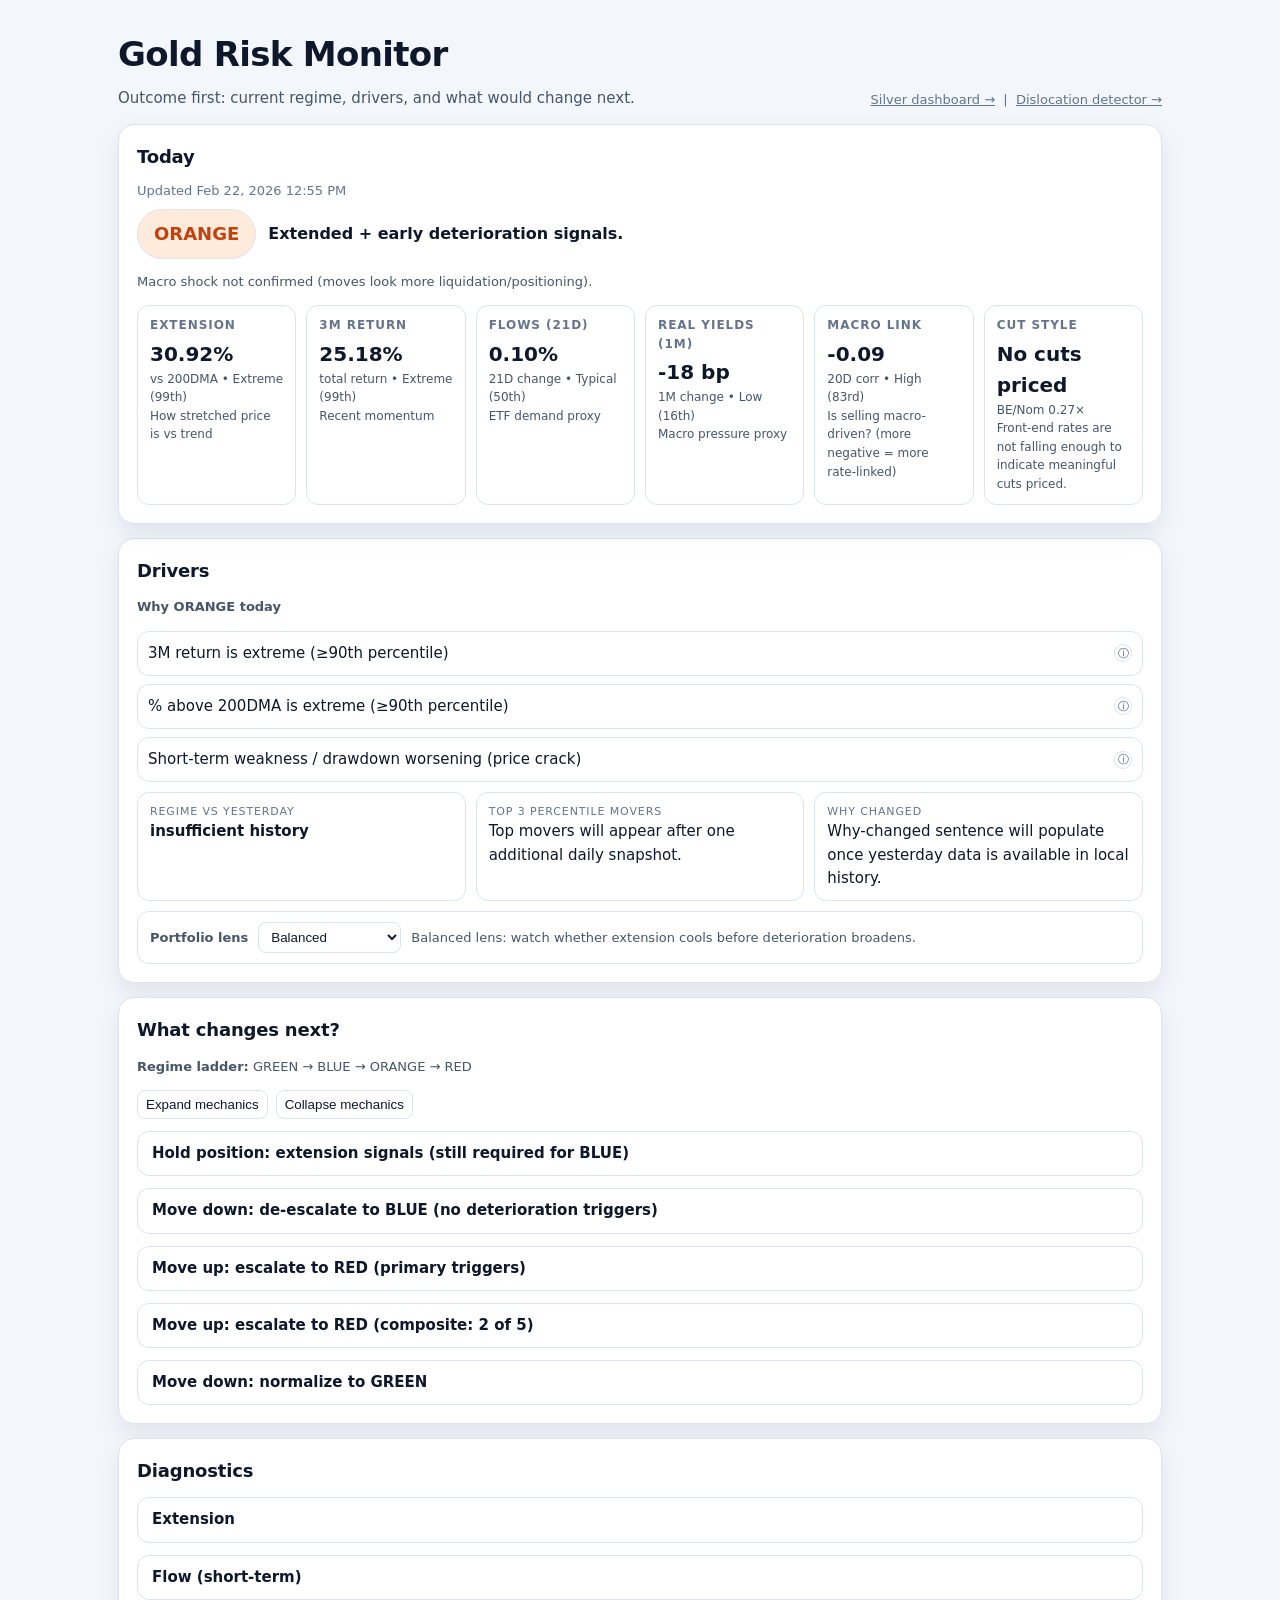
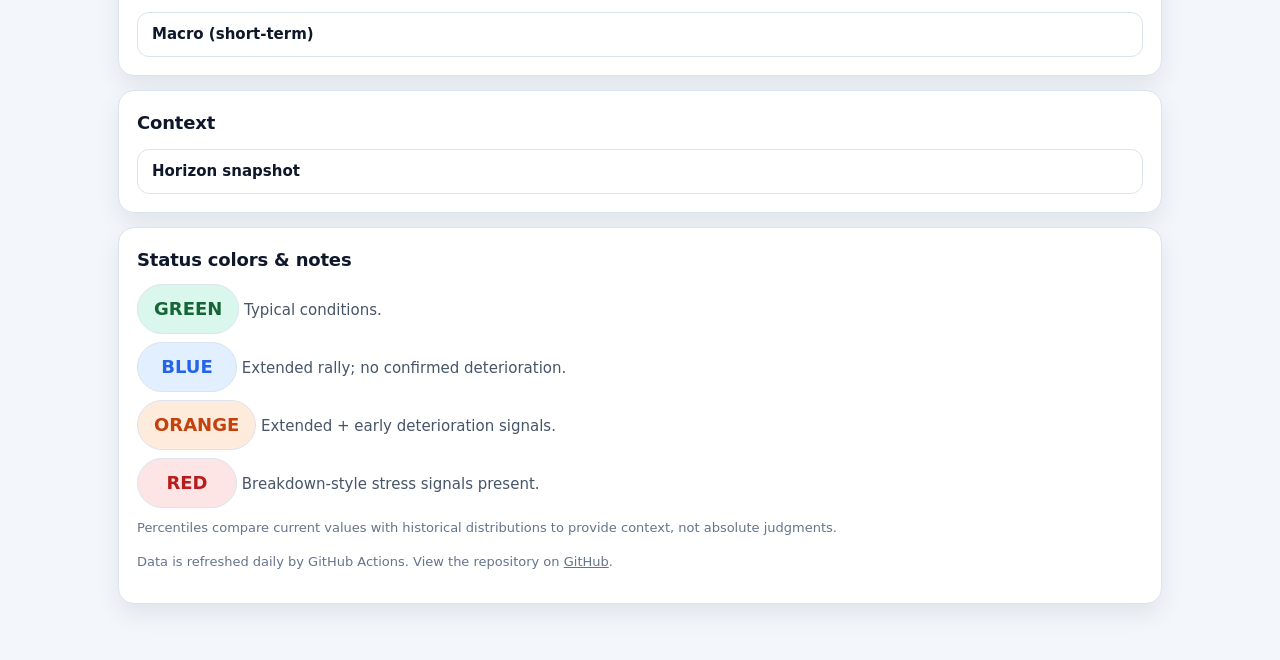
==== commit a3a14f69: "Add navigation between gold and silver dashboards" ====
--- a/index.html
+++ b/index.html
@@ -110,7 +110,11 @@
         <h1>Gold Risk Monitor</h1>
         <p class="subtitle">Outcome first: current regime, drivers, and what would change next.</p>
       </div>
-      <div class="small"><a href="https://w1k5.github.io/gold-crash/dislocation/">Dislocation detector →</a></div>
+      <div class="small">
+        <a href="silver/">Silver dashboard →</a>
+        &nbsp;|&nbsp;
+        <a href="https://w1k5.github.io/gold-crash/dislocation/">Dislocation detector →</a>
+      </div>
     </div>
 
     <section class="grid cols-2">
@@ -401,6 +405,24 @@
       return next;
     };
     const lastFivePoints = (series, formatter) => series.slice(-5).map((point) => `${point.date.slice(5)} ${formatter(point.value)}`).join(' • ');
+    const formatDateTick = (isoDate) => {
+      const date = new Date(isoDate);
+      if (Number.isNaN(date.getTime())) {
+        const fallback = new Date(`${isoDate}T00:00:00`);
+        if (Number.isNaN(fallback.getTime())) return isoDate;
+        return fallback.toLocaleDateString('en-US', { month: 'short', day: 'numeric' });
+      }
+      return date.toLocaleDateString('en-US', { month: 'short', day: 'numeric' });
+    };
+    const formatDateTickWithYear = (isoDate) => {
+      const date = new Date(isoDate);
+      if (Number.isNaN(date.getTime())) {
+        const fallback = new Date(`${isoDate}T00:00:00`);
+        if (Number.isNaN(fallback.getTime())) return isoDate;
+        return fallback.toLocaleDateString('en-US', { month: 'short', day: 'numeric', year: 'numeric' });
+      }
+      return date.toLocaleDateString('en-US', { month: 'short', day: 'numeric', year: 'numeric' });
+    };
     const renderSparkline = (svgEl, pointsEl, series, formatter, axisLabels) => {
       if (!series.length) {
         svgEl.innerHTML = '';
@@ -414,7 +436,7 @@
       const height = 96;
       const width = Math.max(240, Math.round(svgEl.clientWidth || 240));
       svgEl.setAttribute('viewBox', `0 0 ${width} ${height}`);
-      const padding = { top: 10, right: 10, bottom: 24, left: 34 };
+      const padding = { top: 10, right: 10, bottom: 34, left: 52 };
       const plotWidth = width - padding.left - padding.right;
       const plotHeight = height - padding.top - padding.bottom;
       const path = series.map((point, idx) => {
@@ -426,13 +448,39 @@
       const yLabel = axisLabels?.y || 'Value';
       const xAxisY = height - padding.bottom + 0.5;
       const yAxisX = padding.left + 0.5;
-      const xTicks = Array.from({ length: 5 }, (_, i) => {
-        const x = padding.left + (i / 4) * plotWidth;
-        return `<line class="sparkline-tick" x1="${x.toFixed(1)}" y1="${xAxisY}" x2="${x.toFixed(1)}" y2="${(xAxisY - 4).toFixed(1)}"></line>`;
+      const xTickTarget = Math.min(5, series.length);
+      const xTickIndices = Array.from({ length: xTickTarget }, (_, i) => {
+        if (xTickTarget === 1) return series.length - 1;
+        return Math.round((i / (xTickTarget - 1)) * (series.length - 1));
+      }).filter((index, position, arr) => arr.indexOf(index) === position);
+      const xTickCandidates = xTickIndices.map((index) => ({
+        index,
+        shortLabel: formatDateTick(series[index].date),
+      }));
+      const duplicateShortLabels = new Set(
+        xTickCandidates
+          .map((tick) => tick.shortLabel)
+          .filter((label, position, arr) => arr.indexOf(label) !== position)
+      );
+      const xTicks = xTickCandidates.map((tick) => {
+        const x = padding.left + (tick.index / Math.max(1, series.length - 1)) * plotWidth;
+        const label = duplicateShortLabels.has(tick.shortLabel)
+          ? formatDateTickWithYear(series[tick.index].date)
+          : tick.shortLabel;
+        return `
+          <line class="sparkline-tick" x1="${x.toFixed(1)}" y1="${xAxisY}" x2="${x.toFixed(1)}" y2="${(xAxisY - 4).toFixed(1)}"></line>
+          <text class="sparkline-axis-label" x="${x.toFixed(1)}" y="${(height - 14).toFixed(1)}" text-anchor="middle">${label}</text>
+        `;
       }).join('');
-      const yTicks = Array.from({ length: 4 }, (_, i) => {
-        const y = padding.top + (i / 3) * plotHeight;
-        return `<line class="sparkline-tick" x1="${yAxisX}" y1="${y.toFixed(1)}" x2="${(yAxisX + 4).toFixed(1)}" y2="${y.toFixed(1)}"></line>`;
+      const yTickTarget = 4;
+      const yTicks = Array.from({ length: yTickTarget }, (_, i) => {
+        const ratio = i / Math.max(1, yTickTarget - 1);
+        const y = padding.top + ratio * plotHeight;
+        const value = max - ratio * span;
+        return `
+          <line class="sparkline-tick" x1="${yAxisX}" y1="${y.toFixed(1)}" x2="${(yAxisX + 4).toFixed(1)}" y2="${y.toFixed(1)}"></line>
+          <text class="sparkline-axis-label" x="${(yAxisX - 6).toFixed(1)}" y="${(y + 3).toFixed(1)}" text-anchor="end">${formatter(value)}</text>
+        `;
       }).join('');
       const axes = `
         <g class="sparkline-axes">
@@ -440,7 +488,7 @@
           <line class="sparkline-axis" x1="${yAxisX}" y1="${padding.top}" x2="${yAxisX}" y2="${height - padding.bottom}"></line>
           ${xTicks}
           ${yTicks}
-          <text class="sparkline-axis-label" x="${padding.left + plotWidth / 2}" y="${height - 8}" text-anchor="middle">${xLabel}</text>
+          <text class="sparkline-axis-label" x="${padding.left + plotWidth / 2}" y="${height - 2}" text-anchor="middle">${xLabel}</text>
           <text class="sparkline-axis-label" x="13" y="${padding.top + plotHeight / 2}" text-anchor="middle" transform="rotate(-90 13 ${padding.top + plotHeight / 2})">${yLabel}</text>
         </g>
       `;
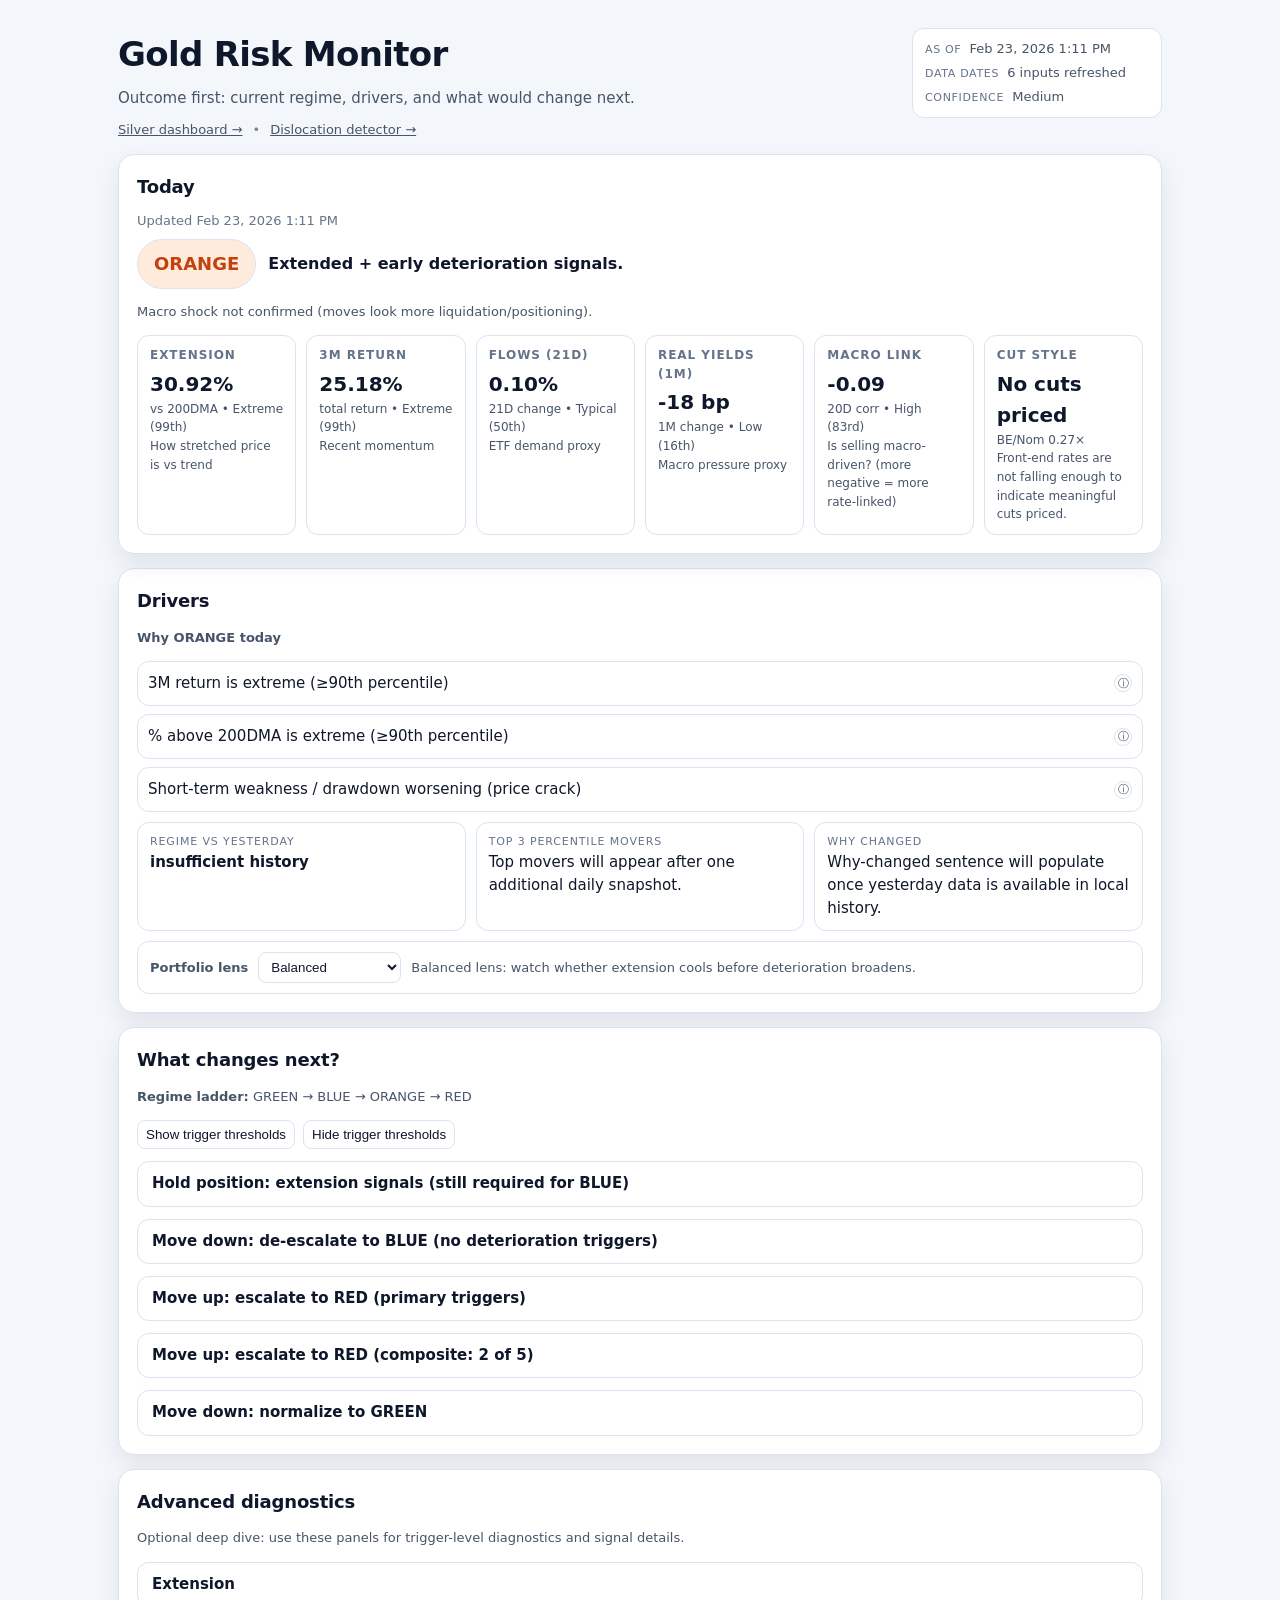
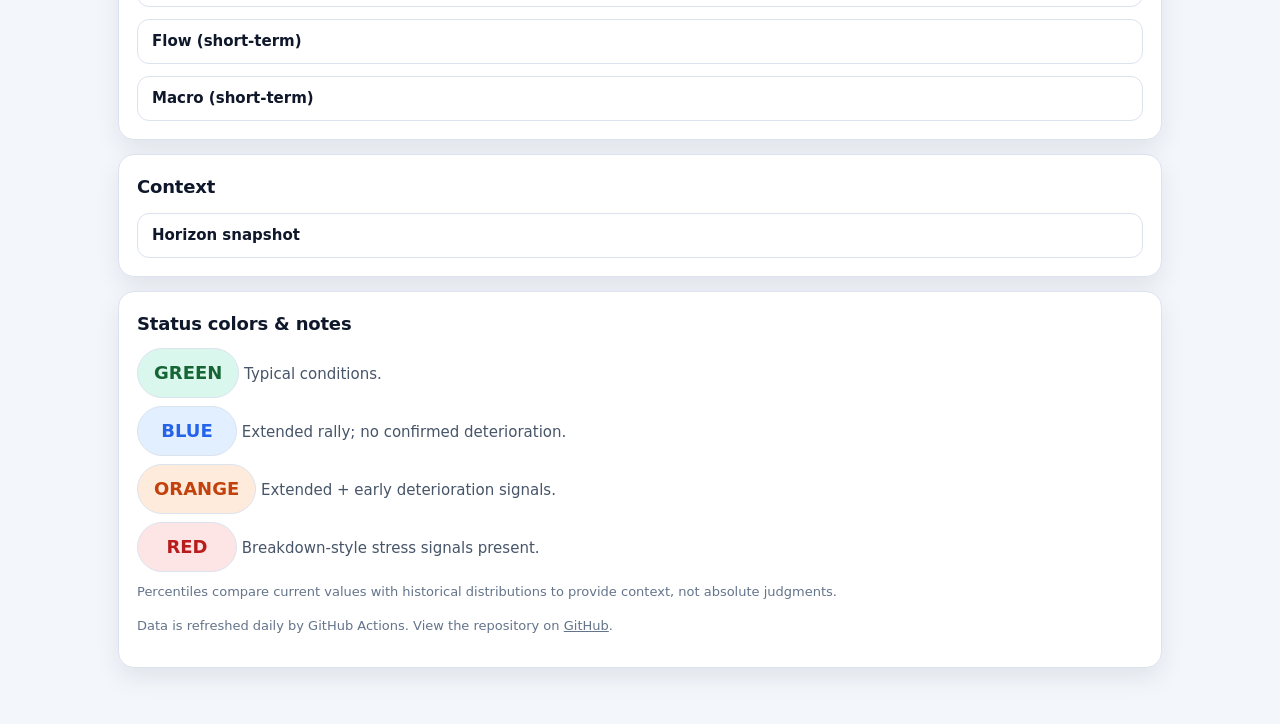
==== commit 7854ffd3: "Align gold dashboard UX with silver and modularize assets" ====
--- a/index.html
+++ b/index.html
@@ -5,103 +5,7 @@
   <meta name="viewport" content="width=device-width, initial-scale=1">
   <link rel="icon" href="data:image/svg+xml,<svg xmlns=%22http://www.w3.org/2000/svg%22 viewBox=%220 0 100 100%22><text y=%22.9em%22 font-size=%2290%22>🌈</text></svg>">
   <title>Gold Risk Monitor</title>
-    <style>
-    :root {
-      color-scheme: light dark;
-      --bg: #0b0f14;
-      --panel: rgba(255, 255, 255, 0.06);
-      --panel-soft: rgba(255, 255, 255, 0.03);
-      --chip: rgba(255, 255, 255, 0.02);
-      --border: rgba(255, 255, 255, 0.12);
-      --text: rgba(255, 255, 255, 0.92);
-      --muted: rgba(255, 255, 255, 0.68);
-      --muted2: rgba(255, 255, 255, 0.52);
-      --blue: #60a5fa;
-      --green: #34d399;
-      --orange: #fb923c;
-      --red: #f87171;
-      --radius: 16px;
-      --max: 1080px;
-      --shadow: 0 14px 34px rgba(0,0,0,.24);
-    }
-    @media (prefers-color-scheme: light) {
-      :root {
-        --bg: #f3f6fb;
-        --panel: #ffffff;
-        --panel-soft: #ffffff;
-        --chip: #ffffff;
-        --border: #dbe3ef;
-        --text: #0f172a;
-        --muted: #475569;
-        --muted2: #64748b;
-        --blue: #2563eb;
-        --green: #166534;
-        --orange: #c2410c;
-        --red: #b91c1c;
-        --shadow: 0 10px 24px rgba(15,23,42,.08);
-      }
-    }
-    * { box-sizing: border-box; }
-    body { margin: 0; font: 400 15px/1.55 system-ui, -apple-system, Segoe UI, Roboto, sans-serif; background: var(--bg); color: var(--text); }
-    main { max-width: var(--max); margin: 0 auto; padding: 28px 18px 56px; }
-    a { color: inherit; }
-    .topbar { display:flex; align-items:flex-end; justify-content:space-between; gap:12px; margin-bottom:14px; }
-    h1 { margin:0; font-size: clamp(26px,3vw,34px); letter-spacing:-.02em; }
-    h2 { margin:0 0 10px; font-size: 18px; letter-spacing:-.01em; }
-    .subtitle { margin:6px 0 0; color: var(--muted); max-width: 70ch; }
-    .grid { display:grid; gap:14px; }
-    .grid.cols-2 { grid-template-columns: 1fr; }
-    .card { background: linear-gradient(180deg, var(--panel), var(--panel-soft)); border:1px solid var(--border); border-radius: var(--radius); padding:18px; box-shadow: var(--shadow); }
-    .muted { color: var(--muted); }
-    .small { font-size: 13px; color: var(--muted2); }
-    .badge { display:inline-flex; align-items:center; justify-content:center; padding:10px 16px; border-radius:999px; font-weight:700; font-size:18px; border:1px solid var(--border); background: rgba(148,163,184,.18); min-width:100px; }
-    .badge.green{ background:rgba(52,211,153,.18); color:var(--green); }
-    .badge.blue{ background:rgba(96,165,250,.18); color:var(--blue); }
-    .badge.orange{ background:rgba(251,146,60,.18); color:var(--orange); }
-    .badge.red{ background:rgba(248,113,113,.18); color:var(--red); }
-    .status-row { display:flex; align-items:center; flex-wrap:wrap; gap:12px; }
-    .status-summary { font-size:16px; font-weight:600; }
-    .daily-strip, .card-grid { display:grid; gap:10px; grid-template-columns:repeat(auto-fit,minmax(150px,1fr)); margin-top:10px; }
-    .daily-chip, .metric-card { border:1px solid var(--border); border-radius:12px; background: var(--chip); padding:10px 12px; }
-    .daily-chip-title { display:block; font-size:11px; letter-spacing:.08em; text-transform:uppercase; color:var(--muted2); }
-    .lens-panel { display:flex; gap:10px; align-items:center; flex-wrap:wrap; margin-top:10px; border:1px solid var(--border); border-radius:12px; padding:10px 12px; }
-    .lens-select,.toggle-btn { background: var(--panel); color: var(--text); border:1px solid var(--border); border-radius:8px; padding:6px 8px; }
-    .metric-card h3 { margin:0 0 4px; font-size:12px; color:var(--muted2); text-transform:uppercase; letter-spacing:.08em; }
-    .metric-card .value { font-size:20px; font-weight:700; }
-    .metric-card .subtle, .metric-card .why { font-size:12px; color:var(--muted); }
-    #reasons { list-style:none; padding:0; margin:0; display:grid; gap:8px; }
-    #reasons li { border:1px solid var(--border); border-radius:12px; padding:10px; background:var(--chip); }
-    .reason-item { display:flex; gap:8px; align-items:center; justify-content:space-between; }
-    .reason-help { position:relative; display:inline-flex; width:18px; height:18px; align-items:center; justify-content:center; border:1px solid var(--border); border-radius:999px; font-size:11px; color:var(--muted); }
-    .reason-help-tooltip { position:absolute; top:calc(100% + 6px); right:0; width:220px; background:var(--panel); border:1px solid var(--border); border-radius:10px; padding:8px; opacity:0; visibility:hidden; }
-    .reason-help:hover .reason-help-tooltip,.reason-help:focus-visible .reason-help-tooltip{opacity:1;visibility:visible;}
-    .expandable-card { margin-top:12px; border:1px solid var(--border); border-radius:12px; overflow:hidden; }
-    .expandable-card > summary { list-style:none; cursor:pointer; font-weight:600; padding:10px 14px; }
-    .expandable-card > summary::-webkit-details-marker { display:none; }
-    .expandable-body { padding:12px 14px 14px; border-top:1px solid var(--border); }
-    .control-panel-grid { display:grid; gap:10px; }
-    .trigger-progress { margin-top:6px; height:6px; border-radius:999px; background:rgba(148,163,184,.3); overflow:hidden; }
-    .trigger-progress-bar { height:100%; background: linear-gradient(90deg, var(--blue), #93c5fd); }
-    .weakest-link { font-size:12px; color:var(--muted2); }
-    .section-explainer,.meta,.context { color:var(--muted); font-size:13px; }
-    table { width:100%; border-collapse:collapse; margin-top:10px; border:1px solid var(--border); border-radius:12px; overflow:hidden; }
-    th,td { padding:10px; border-bottom:1px solid var(--border); text-align:left; vertical-align:top; }
-    th { font-size:12px; color:var(--muted2); text-transform:uppercase; }
-    td.num,th.num { text-align:right; font-family:ui-monospace,SFMono-Regular,Menlo,Consolas,monospace; }
-    .table-container { overflow-x:auto; }
-    .sparkline { width:100%; height:96px; border:1px solid var(--border); border-radius:8px; background:var(--chip); display:block; }
-    .sparkline-polyline { fill:none; stroke:var(--blue); stroke-width:2; }
-    .sparkline-axis { stroke:var(--border); stroke-width:1; }
-    .sparkline-tick { stroke:var(--muted2); stroke-width:1; stroke-linecap:round; opacity:.85; }
-    .sparkline-axis-label,.sparkline-points { color:var(--muted2); fill:var(--muted2); font-size:10px; }
-    .note { margin-top:10px; border:1px solid var(--border); border-radius:12px; padding:10px 12px; background: var(--chip); }
-    .metric-label { display:inline-flex; align-items:center; gap:8px; font-weight:600; }
-    .metric-indicator { width:10px; height:10px; border-radius:50%; background:#94a3b8; display:inline-block; }
-    .metric-indicator.green { background: var(--green); }
-    .metric-indicator.orange { background: var(--orange); }
-    .metric-indicator.red { background: var(--red); }
-    footer { margin-top:14px; font-size:13px; color:var(--muted2); }
-  </style>
+      <link rel="stylesheet" href="gold.css">
 </head>
 <body>
     <main>
@@ -109,11 +13,16 @@
       <div>
         <h1>Gold Risk Monitor</h1>
         <p class="subtitle">Outcome first: current regime, drivers, and what would change next.</p>
+        <nav class="nav-row">
+          <a href="silver/">Silver dashboard →</a>
+          <span class="dot">•</span>
+          <a href="dislocation/">Dislocation detector →</a>
+        </nav>
       </div>
-      <div class="small">
-        <a href="silver/">Silver dashboard →</a>
-        &nbsp;|&nbsp;
-        <a href="https://w1k5.github.io/gold-crash/dislocation/">Dislocation detector →</a>
+      <div class="meta-block">
+        <div><span class="meta-label">As of</span> <span id="as_of">Loading…</span></div>
+        <div><span class="meta-label">Data dates</span> <span id="data_dates">Loading…</span></div>
+        <div><span class="meta-label">Confidence</span> <span id="confidence">Medium</span></div>
       </div>
     </div>
 
@@ -150,14 +59,15 @@
       <h2>What changes next?</h2>
       <p class="section-explainer"><strong>Regime ladder:</strong> GREEN → BLUE → ORANGE → RED</p>
       <div style="display:flex; gap:8px; flex-wrap:wrap; margin-bottom:8px;">
-        <button class="toggle-btn" type="button" data-toggle-scope="mechanics" data-toggle-action="expand">Expand mechanics</button>
-        <button class="toggle-btn" type="button" data-toggle-scope="mechanics" data-toggle-action="collapse">Collapse mechanics</button>
+        <button class="toggle-btn" type="button" data-toggle-scope="mechanics" data-toggle-action="expand">Show trigger thresholds</button>
+        <button class="toggle-btn" type="button" data-toggle-scope="mechanics" data-toggle-action="collapse">Hide trigger thresholds</button>
       </div>
       <div id="escalation"><p>Loading escalation conditions...</p></div>
     </section>
 
     <section class="card" style="margin-top:14px;">
-      <h2>Diagnostics</h2>
+      <h2>Advanced diagnostics</h2>
+      <p class="section-explainer">Optional deep dive: use these panels for trigger-level diagnostics and signal details.</p>
       <details class="expandable-card" data-expand-group="mechanics">
         <summary>Extension</summary>
         <div class="expandable-body">
@@ -208,786 +118,6 @@
     </section>
   </main>
 
-  <script>
-    const formatPercent = (value) => `${(value * 100).toFixed(2)}%`;
-    const formatNumber = (value, digits = 2) => `${value.toFixed(digits)}`;
-    const formatBp = (value) => `${value.toFixed(0)} bp`;
-    const formatTonnes = (value) => `${value.toFixed(1)} t`;
-    const formatCorr = (value) => `${value.toFixed(2)}`;
-    const formatTimestamp = (isoString) => {
-      const date = new Date(isoString);
-      const month = date.toLocaleString('en-US', { month: 'short' });
-      const day = date.getDate();
-      const year = date.getFullYear();
-      const time = date.toLocaleString('en-US', { hour: 'numeric', minute: '2-digit', hour12: true });
-      return `${month} ${day}, ${year} ${time}`;
-    };
-
-    const statusEl = document.getElementById('status');
-    const statusSummaryEl = document.getElementById('statusSummary');
-    const macroFollowThroughEl = document.getElementById('macroFollowThrough');
-    const timestampsEl = document.getElementById('timestamps');
-    const reasonLeadEl = document.getElementById('reasonLead');
-    const reasonsEl = document.getElementById('reasons');
-    const glanceCardsEl = document.getElementById('glanceCards');
-    const escalationEl = document.getElementById('escalation');
-    const horizonSummaryEl = document.getElementById('horizonSummary');
-    const horizonRows = document.getElementById('horizonRows');
-    const percentileNotesEl = document.getElementById('percentileNotes');
-    const extensionRows = document.getElementById('extensionRows');
-    const flowRows = document.getElementById('flowRows');
-    const macroRows = document.getElementById('macroRows');
-    const dailyStripEl = document.getElementById('dailyStrip');
-    const portfolioLensEl = document.getElementById('portfolioLens');
-    const lensTextEl = document.getElementById('lensText');
-    const extensionSparklineEl = document.getElementById('extensionSparkline');
-    const extensionSparklinePointsEl = document.getElementById('extensionSparklinePoints');
-    const flowSparklineEl = document.getElementById('flowSparkline');
-    const flowSparklinePointsEl = document.getElementById('flowSparklinePoints');
-    const macroSparklineEl = document.getElementById('macroSparkline');
-    const macroSparklinePointsEl = document.getElementById('macroSparklinePoints');
-    const repoLink = document.getElementById('repoLink');
-    const issueLink = document.getElementById('issueLink');
-    const setExpandGroup = (group, expand) => {
-      document.querySelectorAll(`[data-expand-group="${group}"]`).forEach((el) => {
-        el.open = expand;
-      });
-    };
-    document.querySelectorAll('[data-toggle-scope]').forEach((button) => {
-      button.addEventListener('click', () => {
-        const group = button.dataset.toggleScope;
-        const action = button.dataset.toggleAction;
-        setExpandGroup(group, action === 'expand');
-      });
-    });
-
-
-    const contextTag = (text) => (text ? `<span class="context">${text}</span>` : '');
-    const badgeDescriptions = {
-      GREEN: 'Typical conditions.',
-      BLUE: 'Extended rally; no confirmed deterioration.',
-      ORANGE: 'Extended + early deterioration signals.',
-      RED: 'Breakdown-style stress signals present.'
-    };
-    const CUT_LABELS = {
-      CREDIBILITY_CUT: 'Credibility cut',
-      STIMULUS_CUT: 'Stimulus cut',
-      MIXED_CUT: 'Mixed cut',
-      NO_CUTS_PRICED: 'No cuts priced',
-      UNKNOWN: 'Unknown'
-    };
-    const cutWhyText = (label) => {
-      switch (label) {
-        case 'CREDIBILITY_CUT':
-          return 'Cuts priced, but inflation expectations are falling faster than nominal yields → real yields tend to rise.';
-        case 'STIMULUS_CUT':
-          return 'Cuts priced with reflation impulse → breakevens rising and/or real yields falling.';
-        case 'MIXED_CUT':
-          return 'Cuts priced, but nominal and breakeven moves disagree (or are too small).';
-        case 'NO_CUTS_PRICED':
-          return 'Front-end rates are not falling enough to indicate meaningful cuts priced.';
-        default:
-          return 'Not enough data to classify.';
-      }
-    };
-    const REASON_LABELS = {
-      extension_ret_pctile_90: '3M return is extreme (≥90th percentile)',
-      extension_200dma_pctile_90: '% above 200DMA is extreme (≥90th percentile)',
-      extension_drawdown_pctile_70: '3M drawdown has been unusually shallow (≥70th percentile)',
-      deterioration_flow_divergence: 'Holdings falling while price rising (flow divergence)',
-      deterioration_macro_turn: 'Real yields rising quickly (macro headwind)',
-      deterioration_policy_conflict: 'Cuts priced + real yields rising (credibility headwind)',
-      deterioration_price_crack: 'Short-term weakness / drawdown worsening (price crack)',
-      deterioration_followthrough: 'Macro follow-through (rates driving price)',
-      composite_followthrough: 'Macro follow-through (rates driving price)'
-    };
-    const LENS_COPY = {
-      conservative: 'Conservative lens: prioritize stability. A downgrade in regime matters more than upside extension.',
-      balanced: 'Balanced lens: watch whether extension cools before deterioration broadens.',
-      hardAsset: 'Hard-asset-heavy lens: focus on liquidation vs inflation signals before changing conviction.'
-    };
-    const STATE_RANK = { GREEN: 0, BLUE: 1, ORANGE: 2, RED: 3 };
-    const HISTORY_KEY = 'gold-risk-monitor-history-v1';
-    const percentileContext = (value) => {
-      if (value == null) return 'N/A';
-      if (value <= 20) return 'low';
-      if (value <= 79) return 'typical';
-      if (value <= 94) return 'high';
-      return 'extreme';
-    };
-    const percentileWord = (value) => {
-      const context = percentileContext(value);
-      if (context === 'N/A') return 'N/A';
-      return `${context[0].toUpperCase()}${context.slice(1)}`;
-    };
-    const dedupeNote = (note) => {
-      if (!note) return note;
-      return note.replace(/(\bused available history\b)(\s+\1)+/gi, '$1');
-    };
-    const escapeHtml = (value) => String(value)
-      .replace(/&/g, '&amp;')
-      .replace(/</g, '&lt;')
-      .replace(/>/g, '&gt;')
-      .replace(/"/g, '&quot;')
-      .replace(/'/g, '&#39;');
-    const formatOrdinal = (value) => {
-      const rounded = Math.round(value);
-      const mod10 = rounded % 10;
-      const mod100 = rounded % 100;
-      if (mod10 === 1 && mod100 !== 11) return `${rounded}st`;
-      if (mod10 === 2 && mod100 !== 12) return `${rounded}nd`;
-      if (mod10 === 3 && mod100 !== 13) return `${rounded}rd`;
-      return `${rounded}th`;
-    };
-    const percentileText = (value, explain) => {
-      if (value == null) {
-        return `N/A${contextTag(explain || 'insufficient history')}`;
-      }
-      const cleaned = dedupeNote(explain);
-      return `${percentileWord(value)} (${formatOrdinal(value)})${contextTag(cleaned ? `Note: ${cleaned}` : '')}`;
-    };
-    const valueOrNA = (value, formatter, explain) => {
-      if (value == null) {
-        return `N/A${contextTag(explain || 'insufficient history')}`;
-      }
-      return `${formatter(value)}${contextTag(explain)}`;
-    };
-    const signedValue = (value, formatter) => {
-      if (value == null) return 'N/A';
-      const sign = value > 0 ? '+' : '';
-      return `${sign}${formatter(value)}`;
-    };
-    const formatDistance = (value, unit) => {
-      if (value == null) return '—';
-      if (unit === 'percent') return signedValue(value, (val) => `${(val * 100).toFixed(2)}%`);
-      if (unit === 'bp') return signedValue(value, (val) => `${val.toFixed(0)} bp`);
-      if (unit === 'pctile') return signedValue(value, (val) => `${Math.round(val)} pctile`);
-      return signedValue(value, (val) => `${val}`);
-    };
-    const formatCurrent = (value, unit) => {
-      if (value == null) return 'N/A';
-      if (unit === 'percent') return formatPercent(value);
-      if (unit === 'bp') return formatBp(value);
-      if (unit === 'pctile') return `${formatOrdinal(value)} percentile`;
-      return `${value}`;
-    };
-    const distanceDirectionText = (distance, unit) => {
-      if (distance == null) return 'Need more data';
-      if (distance === 0) return 'Trigger met';
-      const move = distance > 0 ? 'rise' : 'fall';
-      return `Needs ${move} by ${formatDistance(Math.abs(distance), unit).replace('+', '')}`;
-    };
-    const progressToTrigger = (row) => {
-      if (row.fired) return 100;
-      if (row.current == null || row.distance == null) return 0;
-      const threshold = row.current + row.distance;
-      const denominator = Math.abs(threshold) + 1e-9;
-      const pct = 100 - (Math.abs(row.distance) / denominator) * 100;
-      return Math.max(0, Math.min(99, pct));
-    };
-    const loadHistory = () => {
-      try {
-        const parsed = JSON.parse(localStorage.getItem(HISTORY_KEY) || '[]');
-        return Array.isArray(parsed) ? parsed : [];
-      } catch (error) {
-        return [];
-      }
-    };
-    const saveHistory = (history) => {
-      localStorage.setItem(HISTORY_KEY, JSON.stringify(history.slice(-120)));
-    };
-    const pushSnapshot = (snapshot) => {
-      const history = loadHistory();
-      const next = history.filter((item) => item.updated_at !== snapshot.updated_at);
-      next.push(snapshot);
-      next.sort((a, b) => (a.updated_at < b.updated_at ? -1 : 1));
-      saveHistory(next);
-      return next;
-    };
-    const lastFivePoints = (series, formatter) => series.slice(-5).map((point) => `${point.date.slice(5)} ${formatter(point.value)}`).join(' • ');
-    const formatDateTick = (isoDate) => {
-      const date = new Date(isoDate);
-      if (Number.isNaN(date.getTime())) {
-        const fallback = new Date(`${isoDate}T00:00:00`);
-        if (Number.isNaN(fallback.getTime())) return isoDate;
-        return fallback.toLocaleDateString('en-US', { month: 'short', day: 'numeric' });
-      }
-      return date.toLocaleDateString('en-US', { month: 'short', day: 'numeric' });
-    };
-    const formatDateTickWithYear = (isoDate) => {
-      const date = new Date(isoDate);
-      if (Number.isNaN(date.getTime())) {
-        const fallback = new Date(`${isoDate}T00:00:00`);
-        if (Number.isNaN(fallback.getTime())) return isoDate;
-        return fallback.toLocaleDateString('en-US', { month: 'short', day: 'numeric', year: 'numeric' });
-      }
-      return date.toLocaleDateString('en-US', { month: 'short', day: 'numeric', year: 'numeric' });
-    };
-    const renderSparkline = (svgEl, pointsEl, series, formatter, axisLabels) => {
-      if (!series.length) {
-        svgEl.innerHTML = '';
-        pointsEl.textContent = 'History builds as daily snapshots are saved.';
-        return;
-      }
-      const values = series.map((item) => item.value);
-      const min = Math.min(...values);
-      const max = Math.max(...values);
-      const span = max - min || 1;
-      const height = 96;
-      const width = Math.max(240, Math.round(svgEl.clientWidth || 240));
-      svgEl.setAttribute('viewBox', `0 0 ${width} ${height}`);
-      const padding = { top: 10, right: 10, bottom: 34, left: 52 };
-      const plotWidth = width - padding.left - padding.right;
-      const plotHeight = height - padding.top - padding.bottom;
-      const path = series.map((point, idx) => {
-        const x = padding.left + (idx / Math.max(1, series.length - 1)) * plotWidth;
-        const y = padding.top + (1 - ((point.value - min) / span)) * plotHeight;
-        return `${x.toFixed(1)},${y.toFixed(1)}`;
-      }).join(' ');
-      const xLabel = axisLabels?.x || 'Time';
-      const yLabel = axisLabels?.y || 'Value';
-      const xAxisY = height - padding.bottom + 0.5;
-      const yAxisX = padding.left + 0.5;
-      const xTickTarget = Math.min(5, series.length);
-      const xTickIndices = Array.from({ length: xTickTarget }, (_, i) => {
-        if (xTickTarget === 1) return series.length - 1;
-        return Math.round((i / (xTickTarget - 1)) * (series.length - 1));
-      }).filter((index, position, arr) => arr.indexOf(index) === position);
-      const xTickCandidates = xTickIndices.map((index) => ({
-        index,
-        shortLabel: formatDateTick(series[index].date),
-      }));
-      const duplicateShortLabels = new Set(
-        xTickCandidates
-          .map((tick) => tick.shortLabel)
-          .filter((label, position, arr) => arr.indexOf(label) !== position)
-      );
-      const xTicks = xTickCandidates.map((tick) => {
-        const x = padding.left + (tick.index / Math.max(1, series.length - 1)) * plotWidth;
-        const label = duplicateShortLabels.has(tick.shortLabel)
-          ? formatDateTickWithYear(series[tick.index].date)
-          : tick.shortLabel;
-        return `
-          <line class="sparkline-tick" x1="${x.toFixed(1)}" y1="${xAxisY}" x2="${x.toFixed(1)}" y2="${(xAxisY - 4).toFixed(1)}"></line>
-          <text class="sparkline-axis-label" x="${x.toFixed(1)}" y="${(height - 14).toFixed(1)}" text-anchor="middle">${label}</text>
-        `;
-      }).join('');
-      const yTickTarget = 4;
-      const yTicks = Array.from({ length: yTickTarget }, (_, i) => {
-        const ratio = i / Math.max(1, yTickTarget - 1);
-        const y = padding.top + ratio * plotHeight;
-        const value = max - ratio * span;
-        return `
-          <line class="sparkline-tick" x1="${yAxisX}" y1="${y.toFixed(1)}" x2="${(yAxisX + 4).toFixed(1)}" y2="${y.toFixed(1)}"></line>
-          <text class="sparkline-axis-label" x="${(yAxisX - 6).toFixed(1)}" y="${(y + 3).toFixed(1)}" text-anchor="end">${formatter(value)}</text>
-        `;
-      }).join('');
-      const axes = `
-        <g class="sparkline-axes">
-          <line class="sparkline-axis" x1="${padding.left}" y1="${xAxisY}" x2="${width - padding.right}" y2="${xAxisY}"></line>
-          <line class="sparkline-axis" x1="${yAxisX}" y1="${padding.top}" x2="${yAxisX}" y2="${height - padding.bottom}"></line>
-          ${xTicks}
-          ${yTicks}
-          <text class="sparkline-axis-label" x="${padding.left + plotWidth / 2}" y="${height - 2}" text-anchor="middle">${xLabel}</text>
-          <text class="sparkline-axis-label" x="13" y="${padding.top + plotHeight / 2}" text-anchor="middle" transform="rotate(-90 13 ${padding.top + plotHeight / 2})">${yLabel}</text>
-        </g>
-      `;
-      svgEl.innerHTML = `${axes}<polyline class="sparkline-polyline" points="${path}"></polyline>`;
-      const hoverText = `Last 5 points: ${lastFivePoints(series, formatter)}`;
-      svgEl.onmouseenter = () => { pointsEl.textContent = hoverText; };
-      svgEl.onmouseleave = () => { pointsEl.textContent = 'Hover to see last 5 points.'; };
-    };
-    const updateLensCopy = () => {
-      lensTextEl.textContent = LENS_COPY[portfolioLensEl.value] || LENS_COPY.balanced;
-    };
-    portfolioLensEl.addEventListener('change', updateLensCopy);
-    updateLensCopy();
-    const buildTransitionTable = (title, rows, note) => {
-      if (!rows || rows.length === 0) {
-        return `
-          <details class="expandable-card" data-expand-group="mechanics">
-            <summary>${title}</summary>
-            <div class="expandable-body meta">No transition data available.</div>
-          </details>
-        `;
-      }
-      const noteHtml = note ? `<div class="meta">${note}</div>` : '';
-      const unmet = rows.filter((row) => row.fired === false && row.distance != null);
-      const weakest = unmet.sort((a, b) => Math.abs(a.distance) - Math.abs(b.distance))[0];
-      const weakestHtml = weakest
-        ? `<div class="weakest-link"><strong>Closest to flipping:</strong> ${weakest.trigger} (${distanceDirectionText(weakest.distance, weakest.unit)})</div>`
-        : '<div class="weakest-link">All listed triggers are currently met.</div>';
-      const bodyRows = rows.map((row) => {
-        const progress = progressToTrigger(row);
-        return `
-          <tr>
-            <td>${row.trigger}${row.note ? contextTag(row.note) : ''}</td>
-            <td class="num">${formatCurrent(row.current, row.unit)}</td>
-            <td class="num">${row.threshold}</td>
-            <td class="num">${formatDistance(row.distance, row.unit)}</td>
-            <td>${distanceDirectionText(row.distance, row.unit)}</td>
-            <td>
-              <div class="meta">${progress.toFixed(0)}% to trigger</div>
-              <div class="trigger-progress"><div class="trigger-progress-bar" style="width:${progress.toFixed(0)}%"></div></div>
-            </td>
-          </tr>
-        `;
-      }).join('');
-      return `
-        <details class="expandable-card" data-expand-group="mechanics">
-          <summary>${title}</summary>
-          <div class="expandable-body control-panel-grid">
-            ${noteHtml}
-            ${weakestHtml}
-            <div class="table-container">
-              <table>
-                <thead>
-                  <tr>
-                    <th>Metric</th>
-                    <th class="num">Current</th>
-                    <th class="num">Trigger</th>
-                    <th class="num">Distance</th>
-                    <th>Direction needed</th>
-                    <th>Progress</th>
-                  </tr>
-                </thead>
-                <tbody>
-                  ${bodyRows}
-                </tbody>
-              </table>
-            </div>
-          </div>
-        </details>
-      `;
-    };
-    const buildCard = (title, value, percentile, label, why) => `
-      <div class="metric-card">
-        <h3>${title}</h3>
-        <div class="value">${value}</div>
-        <div class="subtle">${label}${percentile != null ? ` • ${percentileWord(percentile)} (${formatOrdinal(percentile)})` : ''}</div>
-        <div class="why">${why}</div>
-      </div>
-    `;
-    fetch('data.json', { cache: 'no-store' })
-      .then((response) => response.json())
-      .then((data) => {
-        const regime = data.regime || {};
-        const state = regime.state || data.flag || 'UNKNOWN';
-        statusEl.textContent = state;
-        statusEl.classList.remove('green', 'blue', 'orange', 'red');
-        statusEl.classList.add(state.toLowerCase());
-        statusSummaryEl.textContent = badgeDescriptions[state] || 'Status summary unavailable.';
-        const macroFollowThrough = regime.flags?.macro_followthrough;
-        macroFollowThroughEl.textContent = macroFollowThrough
-          ? 'Macro shock is sticking (rates are driving price).'
-          : 'Macro shock not confirmed (moves look more liquidation/positioning).';
-
-        if (data.updated_at) {
-          const etFormatted = formatTimestamp(data.updated_at);
-          timestampsEl.textContent = `Updated ${etFormatted}`;
-        }
-
-        const reasons = regime.reasons || data.flag_triggers || [];
-        reasonLeadEl.innerHTML = `<strong>Why ${state} today</strong>`;
-        reasonsEl.innerHTML = reasons.length
-          ? reasons.map((item) => {
-            const label = escapeHtml(REASON_LABELS[item] || item);
-            const reasonCode = escapeHtml(item);
-            return `
-              <li>
-                <span class="reason-item">
-                  <span>${label}</span>
-                  <span class="reason-help" tabindex="0" aria-label="Show trigger code for ${label}">ⓘ
-                    <span class="reason-help-tooltip">Trigger code: <code>${reasonCode}</code></span>
-                  </span>
-                </span>
-              </li>
-            `;
-          }).join('')
-          : '<li>No active triggers.</li>';
-
-        const metrics = data.metrics || {};
-        const horizons = metrics.horizons || {};
-        const horizonOrder = ['3M', '6M', '1Y', '3Y', '5Y'];
-        horizonRows.innerHTML = horizonOrder.map((label) => {
-          const horizon = horizons[label] || {};
-          const available = horizon.available !== false && horizon.ret != null;
-          const returnCell = available
-            ? formatPercent(horizon.ret)
-            : `N/A${contextTag(horizon.ret_pctile_5y_explain || 'insufficient history')}`;
-          const returnPctCell = available
-            ? percentileText(
-              horizon.ret_pctile_5y,
-              horizon.ret_pctile_5y_explain
-            )
-            : `N/A${contextTag(horizon.ret_pctile_5y_explain || 'insufficient history')}`;
-          const drawdownCell = available
-            ? formatPercent(horizon.max_drawdown)
-            : `N/A${contextTag(horizon.max_drawdown_pctile_5y_explain || 'insufficient history')}`;
-          const drawdownPctCell = available
-            ? percentileText(
-              horizon.max_drawdown_pctile_5y,
-              horizon.max_drawdown_pctile_5y_explain
-            )
-            : `N/A${contextTag(horizon.max_drawdown_pctile_5y_explain || 'insufficient history')}`;
-          const contextValue = percentileContext(horizon.ret_pctile_5y ?? horizon.max_drawdown_pctile_5y);
-          return `
-            <tr>
-              <td>${label}</td>
-              <td class="num">${returnCell}</td>
-              <td class="num">${returnPctCell}</td>
-              <td class="num">${drawdownCell}</td>
-              <td class="num">${drawdownPctCell}</td>
-              <td>${contextValue}</td>
-            </tr>
-          `;
-        }).join('');
-
-        const percentileNotes = data.notes?.percentile_notes || {};
-        const notesEntries = Object.entries(percentileNotes);
-        const notesText = notesEntries.length
-          ? notesEntries.map(([key, value]) => `${key}: ${dedupeNote(value)}`).join(' | ')
-          : 'none';
-        const needsDetails = notesText.length > 140 || notesEntries.length > 2;
-        percentileNotesEl.innerHTML = needsDetails
-          ? `<details><summary>Percentile notes</summary>${notesText}</details>`
-          : `<strong>Percentile notes:</strong> ${notesText}`;
-
-        extensionRows.innerHTML = `
-          <tr>
-            <td>GLD % above 200DMA</td>
-            <td class="num">${valueOrNA(metrics.pct_above_200dma, formatPercent)}</td>
-            <td class="num">${percentileText(
-              metrics.pct_above_200dma_pctile_5y,
-              metrics.pct_above_200dma_pctile_5y_explain
-            )}</td>
-          </tr>
-        `;
-
-        const flows = metrics.flows || {};
-        flowRows.innerHTML = `
-          <tr>
-            <td>Holdings today (tonnes)</td>
-            <td class="num">${valueOrNA(flows.holdings_today_tonnes, formatTonnes)}</td>
-            <td class="num">N/A</td>
-          </tr>
-          <tr>
-            <td>Holdings change (5D)</td>
-            <td class="num">${valueOrNA(flows.holdings_change_5d_pct, formatPercent)}</td>
-            <td class="num">${percentileText(
-              flows.holdings_change_5d_pct_pctile_5y,
-              flows.holdings_change_5d_pct_pctile_5y_explain
-            )}</td>
-          </tr>
-          <tr>
-            <td>Holdings change (21D)</td>
-            <td class="num">${valueOrNA(flows.holdings_change_21d_pct, formatPercent)}</td>
-            <td class="num">${percentileText(
-              flows.holdings_change_21d_pct_pctile_5y,
-              flows.holdings_change_21d_pct_pctile_5y_explain
-            )}</td>
-          </tr>
-        `;
-
-        const macro = metrics.macro || {};
-        const cut = macro.cut_style_classifier || {};
-        const cutInputs = cut.inputs || {};
-        const cutLabel = CUT_LABELS[cut.label] || cut.label || 'Unknown';
-        const cutExplain = cutWhyText(cut.label || 'UNKNOWN');
-        const cutDetails = (cut.explain && cut.explain.length)
-          ? `<details><summary>Classifier details</summary>${cut.explain.map((item) => `<div class="context">${item}</div>`).join('')}</details>`
-          : '';
-
-        const snapshot = {
-          updated_at: data.updated_at || new Date().toISOString(),
-          state,
-          drivers: {
-            extension_ret_pctile_90: horizons['3M']?.ret_pctile_5y,
-            extension_200dma_pctile_90: metrics.pct_above_200dma_pctile_5y,
-            extension_drawdown_pctile_70: horizons['3M']?.max_drawdown_pctile_5y,
-            deterioration_flow_divergence: flows.holdings_change_21d_pct_pctile_5y,
-            deterioration_macro_turn: macro.real_yield_change_1m_bp_pctile_5y,
-            deterioration_followthrough: macro.corr_gld_ret_vs_real_yield_chg_20d_pctile_5y,
-          },
-          spark: {
-            extension: horizons['3M']?.ret,
-            flows: flows.holdings_change_21d_pct,
-            macro: macro.real_yield_change_1m_bp,
-          },
-        };
-        const history = pushSnapshot(snapshot);
-        const previous = history.length > 1 ? history[history.length - 2] : null;
-        const regimeDelta = (() => {
-          if (!previous) return 'insufficient history';
-          const prevRank = STATE_RANK[previous.state] ?? 0;
-          const currentRank = STATE_RANK[state] ?? 0;
-          if (currentRank === prevRank) return 'unchanged';
-          return currentRank > prevRank ? 'upgraded' : 'downgraded';
-        })();
-        const driverMovers = Object.entries(snapshot.drivers)
-          .map(([key, value]) => ({
-            key,
-            label: REASON_LABELS[key] || key,
-            now: value,
-            prev: previous?.drivers?.[key],
-            delta: previous?.drivers?.[key] == null || value == null ? null : value - previous.drivers[key],
-          }))
-          .filter((item) => item.delta != null)
-          .sort((a, b) => Math.abs(b.delta) - Math.abs(a.delta))
-          .slice(0, 3);
-        const moverText = driverMovers.length
-          ? driverMovers.map((item) => `${item.label} (${item.delta > 0 ? '+' : ''}${Math.round(item.delta)} pctile)`).join(' • ')
-          : 'Top movers will appear after one additional daily snapshot.';
-        const whyText = driverMovers.length
-          ? `Regime ${regimeDelta} as ${driverMovers[0].label.toLowerCase()} moved ${driverMovers[0].delta > 0 ? 'higher' : 'lower'} vs yesterday.`
-          : 'Why-changed sentence will populate once yesterday data is available in local history.';
-        dailyStripEl.innerHTML = `
-          <div class="daily-chip"><span class="daily-chip-title">Regime vs yesterday</span><strong>${regimeDelta}</strong></div>
-          <div class="daily-chip"><span class="daily-chip-title">Top 3 percentile movers</span>${moverText}</div>
-          <div class="daily-chip"><span class="daily-chip-title">Why changed</span>${whyText}</div>
-        `;
-
-        const sparkHistory = history.slice(-90);
-        renderSparkline(
-          extensionSparklineEl,
-          extensionSparklinePointsEl,
-          sparkHistory.filter((item) => item.spark.extension != null).map((item) => ({ date: item.updated_at, value: item.spark.extension })),
-          formatPercent,
-          { x: 'Date', y: 'Return %' }
-        );
-        renderSparkline(
-          flowSparklineEl,
-          flowSparklinePointsEl,
-          sparkHistory.filter((item) => item.spark.flows != null).map((item) => ({ date: item.updated_at, value: item.spark.flows })),
-          formatPercent,
-          { x: 'Date', y: 'Flow %' }
-        );
-        renderSparkline(
-          macroSparklineEl,
-          macroSparklinePointsEl,
-          sparkHistory.filter((item) => item.spark.macro != null).map((item) => ({ date: item.updated_at, value: item.spark.macro })),
-          formatBp,
-          { x: 'Date', y: 'Real yld bp' }
-        );
-        macroRows.innerHTML = `
-          <tr>
-            <td>Real yield today (DFII10)</td>
-            <td class="num">${valueOrNA(macro.real_yield_today, (value) => `${value.toFixed(2)}%`)}</td>
-            <td class="num">N/A</td>
-          </tr>
-          <tr>
-            <td>Real yield change (1M)</td>
-            <td class="num">${valueOrNA(macro.real_yield_change_1m_bp, formatBp)}</td>
-            <td class="num">${percentileText(
-              macro.real_yield_change_1m_bp_pctile_5y,
-              macro.real_yield_change_1m_bp_pctile_5y_explain
-            )}</td>
-          </tr>
-          <tr>
-            <td>Real yield change (3M)</td>
-            <td class="num">${valueOrNA(macro.real_yield_change_3m_bp, formatBp)}</td>
-            <td class="num">${percentileText(
-              macro.real_yield_change_3m_bp_pctile_5y,
-              macro.real_yield_change_3m_bp_pctile_5y_explain
-            )}</td>
-          </tr>
-          <tr>
-            <td>20D corr (GLD ret vs real-yield Δ)</td>
-            <td class="num">${valueOrNA(macro.corr_gld_ret_vs_real_yield_chg_20d, formatCorr)}</td>
-            <td class="num">${percentileText(
-              macro.corr_gld_ret_vs_real_yield_chg_20d_pctile_5y,
-              macro.corr_gld_ret_vs_real_yield_chg_20d_pctile_5y_explain
-            )}</td>
-          </tr>
-
-          <tr>
-            <td colspan="3"><div class="divider"></div></td>
-          </tr>
-          <tr>
-            <td>Cut style classifier</td>
-            <td class="num">${cutLabel}${contextTag(cutExplain)}${cutDetails}</td>
-            <td class="num">N/A</td>
-          </tr>
-          <tr>
-            <td>Nominal 2Y change (1M)</td>
-            <td class="num">${valueOrNA(cutInputs.nominal_2y_change_1m_bp, formatBp)}</td>
-            <td class="num">N/A</td>
-          </tr>
-          <tr>
-            <td>Nominal 10Y change (1M)</td>
-            <td class="num">${valueOrNA(cutInputs.nominal_10y_change_1m_bp, formatBp)}</td>
-            <td class="num">N/A</td>
-          </tr>
-          <tr>
-            <td>Breakeven 10Y change (1M)</td>
-            <td class="num">${valueOrNA(cutInputs.breakeven_10y_change_1m_bp, formatBp)}</td>
-            <td class="num">N/A</td>
-          </tr>
-          <tr>
-            <td>Disinflation ratio (|ΔBE|/|ΔNom10|)</td>
-            <td class="num">${cutInputs.disinflation_ratio == null ? 'N/A' : formatNumber(cutInputs.disinflation_ratio, 2)}</td>
-            <td class="num">N/A</td>
-          </tr>
-        `;
-        const glanceCards = [
-          buildCard(
-            'Extension',
-            valueOrNA(metrics.pct_above_200dma, formatPercent),
-            metrics.pct_above_200dma_pctile_5y,
-            'vs 200DMA',
-            'How stretched price is vs trend'
-          ),
-          buildCard(
-            '3M Return',
-            valueOrNA(horizons['3M']?.ret, formatPercent),
-            horizons['3M']?.ret_pctile_5y,
-            'total return',
-            'Recent momentum'
-          ),
-          buildCard(
-            'Flows (21D)',
-            valueOrNA(flows.holdings_change_21d_pct, formatPercent),
-            flows.holdings_change_21d_pct_pctile_5y,
-            '21D change',
-            'ETF demand proxy'
-          ),
-          buildCard(
-            'Real yields (1M)',
-            valueOrNA(macro.real_yield_change_1m_bp, formatBp),
-            macro.real_yield_change_1m_bp_pctile_5y,
-            '1M change',
-            'Macro pressure proxy'
-          ),
-          buildCard(
-            'Macro link',
-            valueOrNA(macro.corr_gld_ret_vs_real_yield_chg_20d, formatCorr),
-            macro.corr_gld_ret_vs_real_yield_chg_20d_pctile_5y,
-            '20D corr',
-            'Is selling macro-driven? (more negative = more rate-linked)'
-          ),
-          (() => {
-            const label = cut.label || 'UNKNOWN';
-            const pretty = CUT_LABELS[label] || label;
-            const ratio = cutInputs.disinflation_ratio;
-            const ratioText = ratio == null ? 'N/A' : `${ratio.toFixed(2)}×`;
-            return buildCard(
-              'Cut style',
-              pretty,
-              null,
-              ratio == null ? 'classifier' : `BE/Nom ${ratioText}`,
-              cutWhyText(label)
-            );
-          })()
-        ];
-        glanceCardsEl.innerHTML = glanceCards.join('');
-
-        const transitions = regime.transitions || {};
-        const deescalateRows = transitions.deescalate_to_blue || [];
-        const redPrimaryRows = transitions.escalate_to_red_primary || [];
-        const redCompositeRows = transitions.escalate_to_red_composite || [];
-        const normalizeRows = transitions.normalize_to_green || [];
-
-        const buildLocalRow = ({ trigger, thresholdLabel, current, thresholdValue, fired, unit, note }) => {
-          let distance = null;
-          if (current != null && thresholdValue != null) {
-            distance = fired ? 0 : thresholdValue - current;
-          }
-          return {
-            trigger,
-            threshold: thresholdLabel,
-            current,
-            fired,
-            distance,
-            unit,
-            note,
-          };
-        };
-
-        const primaryRetPctile = horizons['3M']?.ret_pctile_5y;
-        const drawdownPctile = horizons['3M']?.max_drawdown_pctile_5y;
-        const extensionSignalRows = [
-          buildLocalRow({
-            trigger: 'Extension: 3M return percentile',
-            thresholdLabel: '≥ 90th percentile',
-            current: primaryRetPctile,
-            thresholdValue: 90,
-            fired: primaryRetPctile != null && primaryRetPctile >= 90,
-            unit: 'pctile',
-          }),
-          buildLocalRow({
-            trigger: 'Extension: % above 200DMA percentile',
-            thresholdLabel: '≥ 90th percentile',
-            current: metrics.pct_above_200dma_pctile_5y,
-            thresholdValue: 90,
-            fired: metrics.pct_above_200dma_pctile_5y != null && metrics.pct_above_200dma_pctile_5y >= 90,
-            unit: 'pctile',
-          }),
-          buildLocalRow({
-            trigger: 'Extension: 3M drawdown percentile',
-            thresholdLabel: '≥ 70th percentile',
-            current: drawdownPctile,
-            thresholdValue: 70,
-            fired: drawdownPctile != null && drawdownPctile >= 70,
-            unit: 'pctile',
-          }),
-        ];
-
-        const deteriorationTitle = state === 'GREEN'
-          ? 'Hold position: deterioration signals (required for ORANGE once BLUE is active)'
-          : 'Move down: de-escalate to BLUE (no deterioration triggers)';
-        const deteriorationNote = state === 'GREEN'
-          ? 'ORANGE requires BLUE plus at least one deterioration signal. If extension signals are not met, these do not change the color.'
-          : 'All deterioration signals must clear for the regime to return to BLUE.';
-
-        const extensionTitle = state === 'GREEN'
-          ? 'Move up: escalate to BLUE (extension signals)'
-          : 'Hold position: extension signals (still required for BLUE)';
-        const extensionNote = 'BLUE requires at least 2 of the 3 extension signals.';
-
-        escalationEl.innerHTML = `
-          ${buildTransitionTable(
-            extensionTitle,
-            extensionSignalRows,
-            extensionNote
-          )}
-          ${buildTransitionTable(
-            deteriorationTitle,
-            deescalateRows,
-            deteriorationNote
-          )}
-          ${buildTransitionTable(
-            'Move up: escalate to RED (primary triggers)',
-            redPrimaryRows,
-            'Any single primary trigger can move the regime to RED.'
-          )}
-          ${buildTransitionTable(
-            'Move up: escalate to RED (composite: 2 of 5)',
-            redCompositeRows,
-            'Two or more composite signals would also trigger RED.'
-          )}
-          ${buildTransitionTable(
-            'Move down: normalize to GREEN',
-            normalizeRows,
-            'Normalization requires percentile conditions to reset across price, flows, and macro.'
-          )}
-        `;
-
-        const shortTermContext = percentileContext(horizons['3M']?.ret_pctile_5y);
-        const longTermContext = percentileContext(horizons['1Y']?.ret_pctile_5y);
-        horizonSummaryEl.textContent = `Context only: short-term ${shortTermContext}; long-term ${longTermContext}.`;
-
-        const repo = data.repository || 'https://github.com/';
-        repoLink.href = repo;
-
-        if (data.latest_issue_url) {
-          issueLink.innerHTML = ` Latest issue: <a href="${data.latest_issue_url}">${data.latest_issue_url}</a>`;
-        }
-      })
-      .catch((error) => {
-        statusEl.textContent = 'DATA ERROR';
-        statusEl.classList.add('red');
-        horizonRows.innerHTML = `<tr><td colspan="6">Failed to load data.json: ${error}</td></tr>`;
-      });
-  </script>
+  <script src="gold.js"></script>
 </body>
 </html>
--- a/gold.css
+++ b/gold.css
@@ -0,0 +1,105 @@
+    :root {
+      color-scheme: light dark;
+      --bg: #0b0f14;
+      --panel: rgba(255, 255, 255, 0.06);
+      --panel-soft: rgba(255, 255, 255, 0.03);
+      --chip: rgba(255, 255, 255, 0.02);
+      --border: rgba(255, 255, 255, 0.12);
+      --text: rgba(255, 255, 255, 0.92);
+      --muted: rgba(255, 255, 255, 0.68);
+      --muted2: rgba(255, 255, 255, 0.52);
+      --blue: #60a5fa;
+      --green: #34d399;
+      --orange: #fb923c;
+      --red: #f87171;
+      --radius: 16px;
+      --max: 1080px;
+      --shadow: 0 14px 34px rgba(0,0,0,.24);
+    }
+    @media (prefers-color-scheme: light) {
+      :root {
+        --bg: #f3f6fb;
+        --panel: #ffffff;
+        --panel-soft: #ffffff;
+        --chip: #ffffff;
+        --border: #dbe3ef;
+        --text: #0f172a;
+        --muted: #475569;
+        --muted2: #64748b;
+        --blue: #2563eb;
+        --green: #166534;
+        --orange: #c2410c;
+        --red: #b91c1c;
+        --shadow: 0 10px 24px rgba(15,23,42,.08);
+      }
+    }
+    * { box-sizing: border-box; }
+    body { margin: 0; font: 400 15px/1.55 system-ui, -apple-system, Segoe UI, Roboto, sans-serif; background: var(--bg); color: var(--text); }
+    main { max-width: var(--max); margin: 0 auto; padding: 28px 18px 56px; }
+    a { color: inherit; }
+    .topbar { display:flex; align-items:flex-start; justify-content:space-between; gap:16px; margin-bottom:14px; }
+    .nav-row { display:flex; align-items:center; gap:10px; margin-top:10px; color: var(--muted); font-size:13px; }
+    .dot { opacity:.7; }
+    .meta-block { min-width: 250px; border:1px solid var(--border); border-radius:12px; padding:10px 12px; background: var(--chip); font-size:13px; color: var(--muted); display:grid; gap:4px; }
+    .meta-label { color: var(--muted2); text-transform:uppercase; letter-spacing:.06em; font-size:11px; margin-right:4px; }
+    h1 { margin:0; font-size: clamp(26px,3vw,34px); letter-spacing:-.02em; }
+    h2 { margin:0 0 10px; font-size: 18px; letter-spacing:-.01em; }
+    .subtitle { margin:6px 0 0; color: var(--muted); max-width: 70ch; }
+    .grid { display:grid; gap:14px; }
+    .grid.cols-2 { grid-template-columns: 1fr; }
+    .card { background: linear-gradient(180deg, var(--panel), var(--panel-soft)); border:1px solid var(--border); border-radius: var(--radius); padding:18px; box-shadow: var(--shadow); }
+    .muted { color: var(--muted); }
+    .small { font-size: 13px; color: var(--muted2); }
+    .badge { display:inline-flex; align-items:center; justify-content:center; padding:10px 16px; border-radius:999px; font-weight:700; font-size:18px; border:1px solid var(--border); background: rgba(148,163,184,.18); min-width:100px; }
+    .badge.green{ background:rgba(52,211,153,.18); color:var(--green); }
+    .badge.blue{ background:rgba(96,165,250,.18); color:var(--blue); }
+    .badge.orange{ background:rgba(251,146,60,.18); color:var(--orange); }
+    .badge.red{ background:rgba(248,113,113,.18); color:var(--red); }
+    .status-row { display:flex; align-items:center; flex-wrap:wrap; gap:12px; }
+    .status-summary { font-size:16px; font-weight:600; }
+    .daily-strip, .card-grid { display:grid; gap:10px; grid-template-columns:repeat(auto-fit,minmax(150px,1fr)); margin-top:10px; }
+    .daily-chip, .metric-card { border:1px solid var(--border); border-radius:12px; background: var(--chip); padding:10px 12px; }
+    .daily-chip-title { display:block; font-size:11px; letter-spacing:.08em; text-transform:uppercase; color:var(--muted2); }
+    .lens-panel { display:flex; gap:10px; align-items:center; flex-wrap:wrap; margin-top:10px; border:1px solid var(--border); border-radius:12px; padding:10px 12px; }
+    .lens-select,.toggle-btn { background: var(--panel); color: var(--text); border:1px solid var(--border); border-radius:8px; padding:6px 8px; }
+    .metric-card h3 { margin:0 0 4px; font-size:12px; color:var(--muted2); text-transform:uppercase; letter-spacing:.08em; }
+    .metric-card .value { font-size:20px; font-weight:700; }
+    .metric-card .subtle, .metric-card .why { font-size:12px; color:var(--muted); }
+    #reasons { list-style:none; padding:0; margin:0; display:grid; gap:8px; }
+    #reasons li { border:1px solid var(--border); border-radius:12px; padding:10px; background:var(--chip); }
+    .reason-item { display:flex; gap:8px; align-items:center; justify-content:space-between; }
+    .reason-help { position:relative; display:inline-flex; width:18px; height:18px; align-items:center; justify-content:center; border:1px solid var(--border); border-radius:999px; font-size:11px; color:var(--muted); }
+    .reason-help-tooltip { position:absolute; top:calc(100% + 6px); right:0; width:220px; background:var(--panel); border:1px solid var(--border); border-radius:10px; padding:8px; opacity:0; visibility:hidden; }
+    .reason-help:hover .reason-help-tooltip,.reason-help:focus-visible .reason-help-tooltip{opacity:1;visibility:visible;}
+    .expandable-card { margin-top:12px; border:1px solid var(--border); border-radius:12px; overflow:hidden; }
+    .expandable-card > summary { list-style:none; cursor:pointer; font-weight:600; padding:10px 14px; }
+    .expandable-card > summary::-webkit-details-marker { display:none; }
+    .expandable-body { padding:12px 14px 14px; border-top:1px solid var(--border); }
+    .control-panel-grid { display:grid; gap:10px; }
+    .trigger-progress { margin-top:6px; height:6px; border-radius:999px; background:rgba(148,163,184,.3); overflow:hidden; }
+    .trigger-progress-bar { height:100%; background: linear-gradient(90deg, var(--blue), #93c5fd); }
+    .weakest-link { font-size:12px; color:var(--muted2); }
+    .section-explainer,.meta,.context { color:var(--muted); font-size:13px; }
+    table { width:100%; border-collapse:collapse; margin-top:10px; border:1px solid var(--border); border-radius:12px; overflow:hidden; }
+    th,td { padding:10px; border-bottom:1px solid var(--border); text-align:left; vertical-align:top; }
+    th { font-size:12px; color:var(--muted2); text-transform:uppercase; }
+    td.num,th.num { text-align:right; font-family:ui-monospace,SFMono-Regular,Menlo,Consolas,monospace; }
+    .table-container { overflow-x:auto; }
+    .sparkline { width:100%; height:96px; border:1px solid var(--border); border-radius:8px; background:var(--chip); display:block; }
+    .sparkline-polyline { fill:none; stroke:var(--blue); stroke-width:2; }
+    .sparkline-axis { stroke:var(--border); stroke-width:1; }
+    .sparkline-tick { stroke:var(--muted2); stroke-width:1; stroke-linecap:round; opacity:.85; }
+    .sparkline-axis-label,.sparkline-points { color:var(--muted2); fill:var(--muted2); font-size:10px; }
+    .note { margin-top:10px; border:1px solid var(--border); border-radius:12px; padding:10px 12px; background: var(--chip); }
+    .metric-label { display:inline-flex; align-items:center; gap:8px; font-weight:600; }
+    .metric-indicator { width:10px; height:10px; border-radius:50%; background:#94a3b8; display:inline-block; }
+    .metric-indicator.green { background: var(--green); }
+    .metric-indicator.orange { background: var(--orange); }
+    .metric-indicator.red { background: var(--red); }
+    footer { margin-top:14px; font-size:13px; color:var(--muted2); }
+
+@media (max-width: 960px) {
+  .topbar { flex-direction:column; }
+  .meta-block { width:100%; min-width:0; }
+  .nav-row { flex-wrap:wrap; }
+}
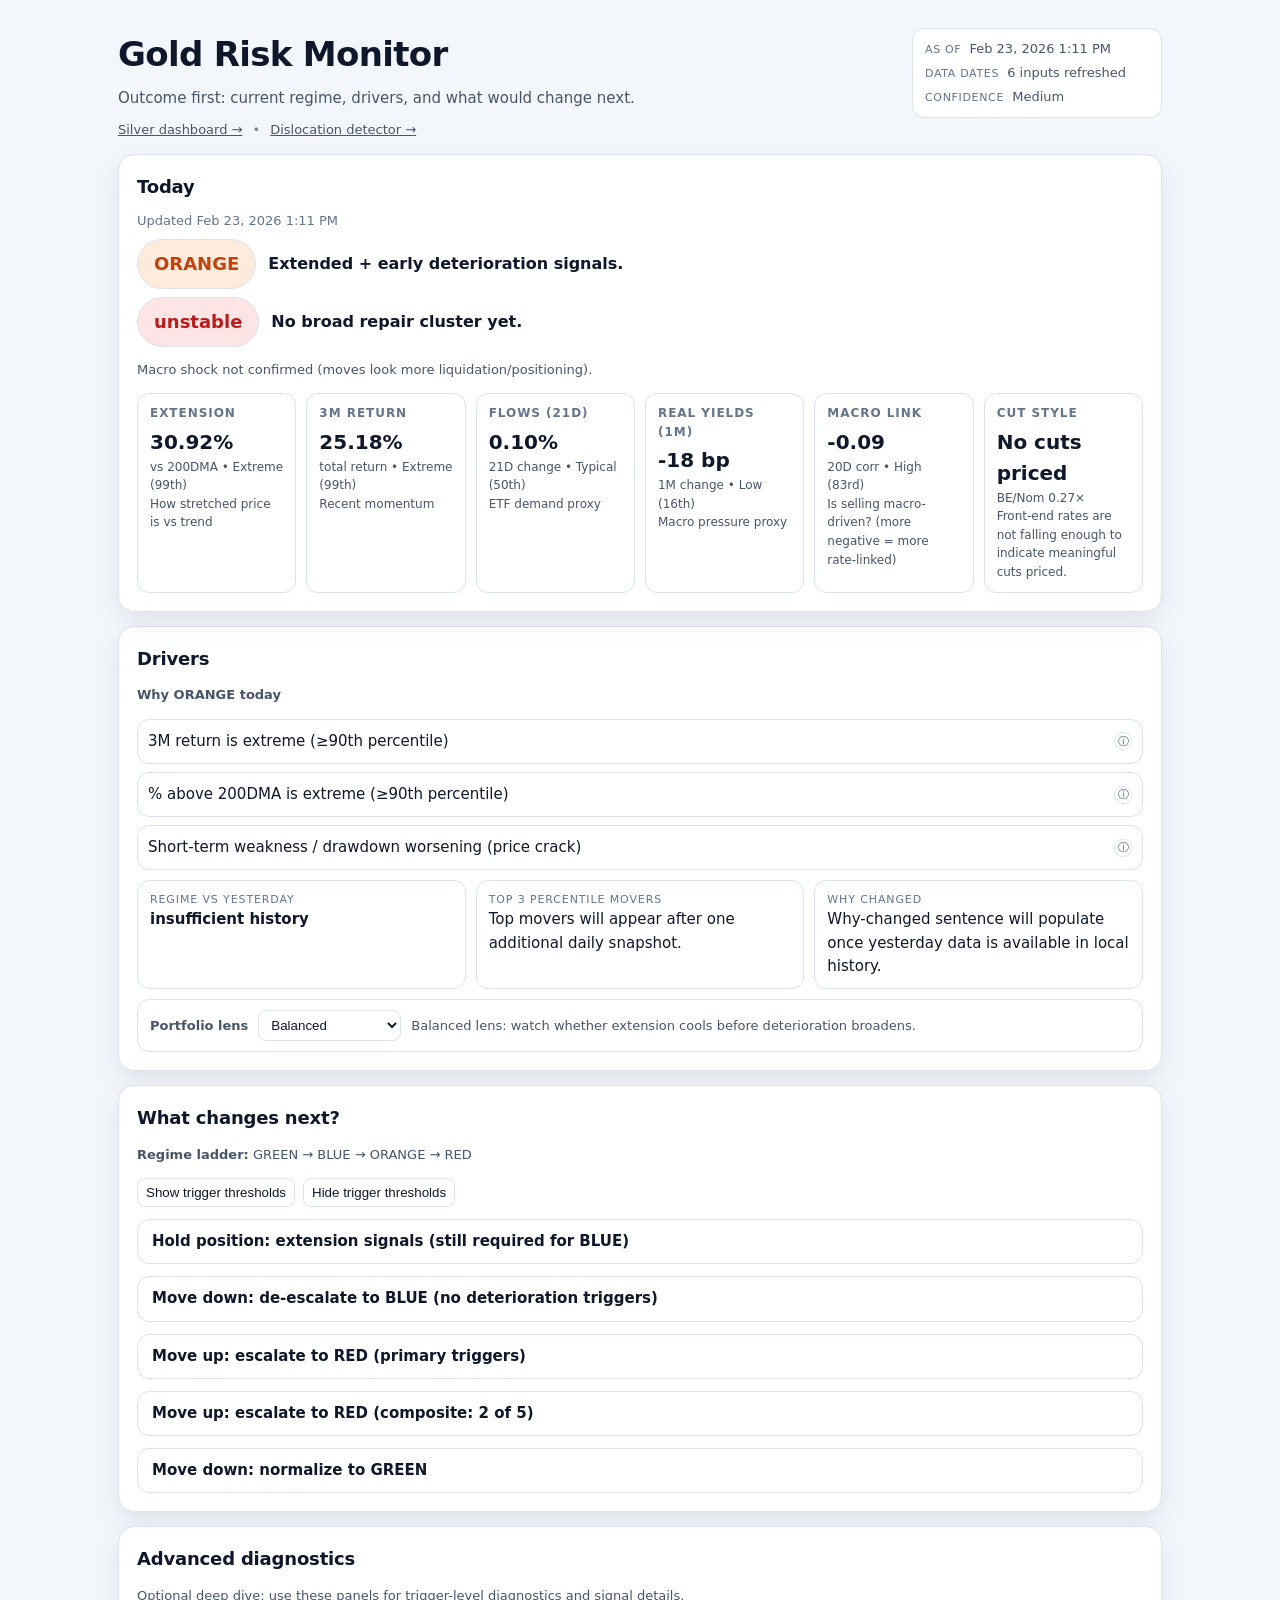
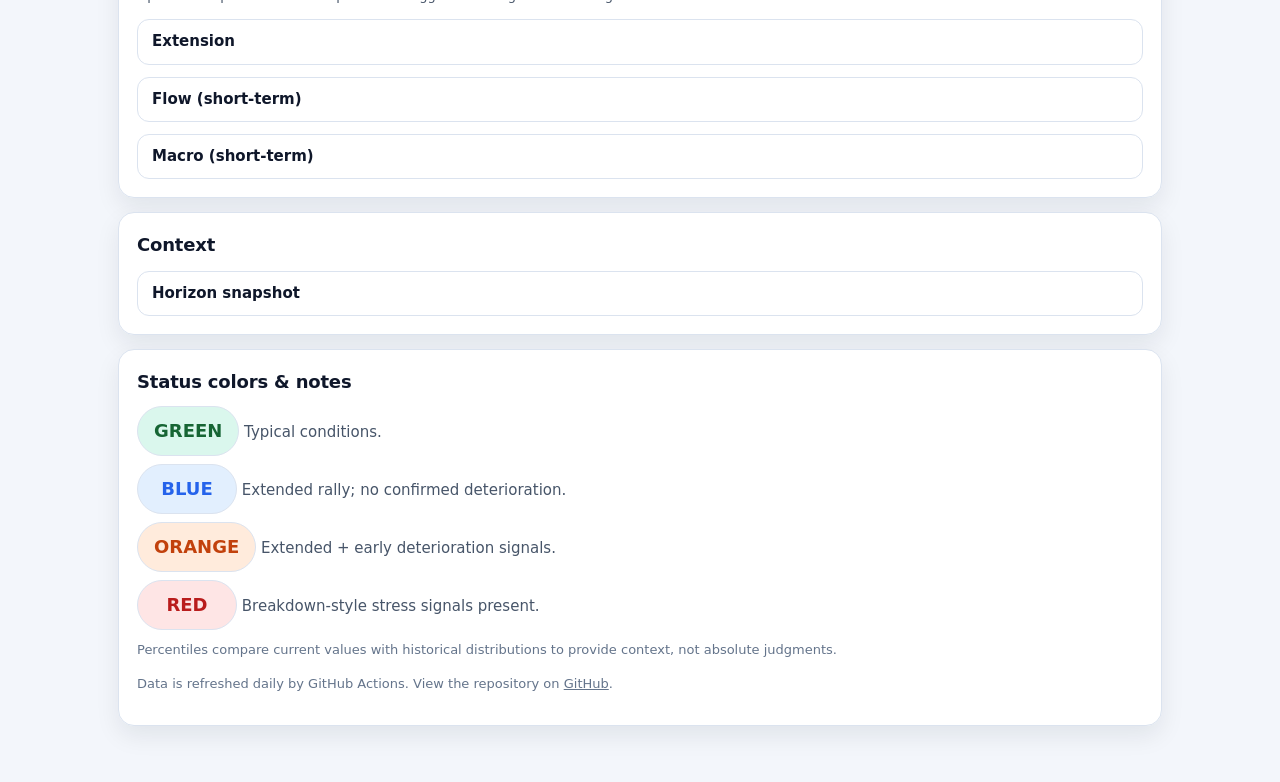
==== commit d9e04a0d: "Add stabilization scoring layer across gold and silver regimes" ====
--- a/index.html
+++ b/index.html
@@ -33,6 +33,10 @@
         <div class="status-row" style="margin-top:8px;">
           <div id="status" class="badge">Loading...</div>
           <div id="statusSummary" class="status-summary">Loading status summary...</div>
+        </div>
+        <div class="status-row" style="margin-top:8px;">
+          <div id="stabilityBadge" class="badge">Loading...</div>
+          <div id="stabilitySummary" class="status-summary">Loading stability status...</div>
         </div>
         <p class="section-explainer" id="macroFollowThrough">Loading macro follow-through...</p>
         <div class="card-grid" id="glanceCards"><div class="metric-card">Loading key metrics...</div></div>
--- a/gold.css
+++ b/gold.css
@@ -55,6 +55,10 @@
     .badge.blue{ background:rgba(96,165,250,.18); color:var(--blue); }
     .badge.orange{ background:rgba(251,146,60,.18); color:var(--orange); }
     .badge.red{ background:rgba(248,113,113,.18); color:var(--red); }
+.badge.unstable{ background:rgba(248,113,113,.18); color:var(--red); }
+.badge.early-stabilizing{ background:rgba(251,146,60,.18); color:var(--orange); }
+.badge.stabilizing{ background:rgba(96,165,250,.18); color:var(--blue); }
+.badge.stabilized{ background:rgba(52,211,153,.18); color:var(--green); }
     .status-row { display:flex; align-items:center; flex-wrap:wrap; gap:12px; }
     .status-summary { font-size:16px; font-weight:600; }
     .daily-strip, .card-grid { display:grid; gap:10px; grid-template-columns:repeat(auto-fit,minmax(150px,1fr)); margin-top:10px; }
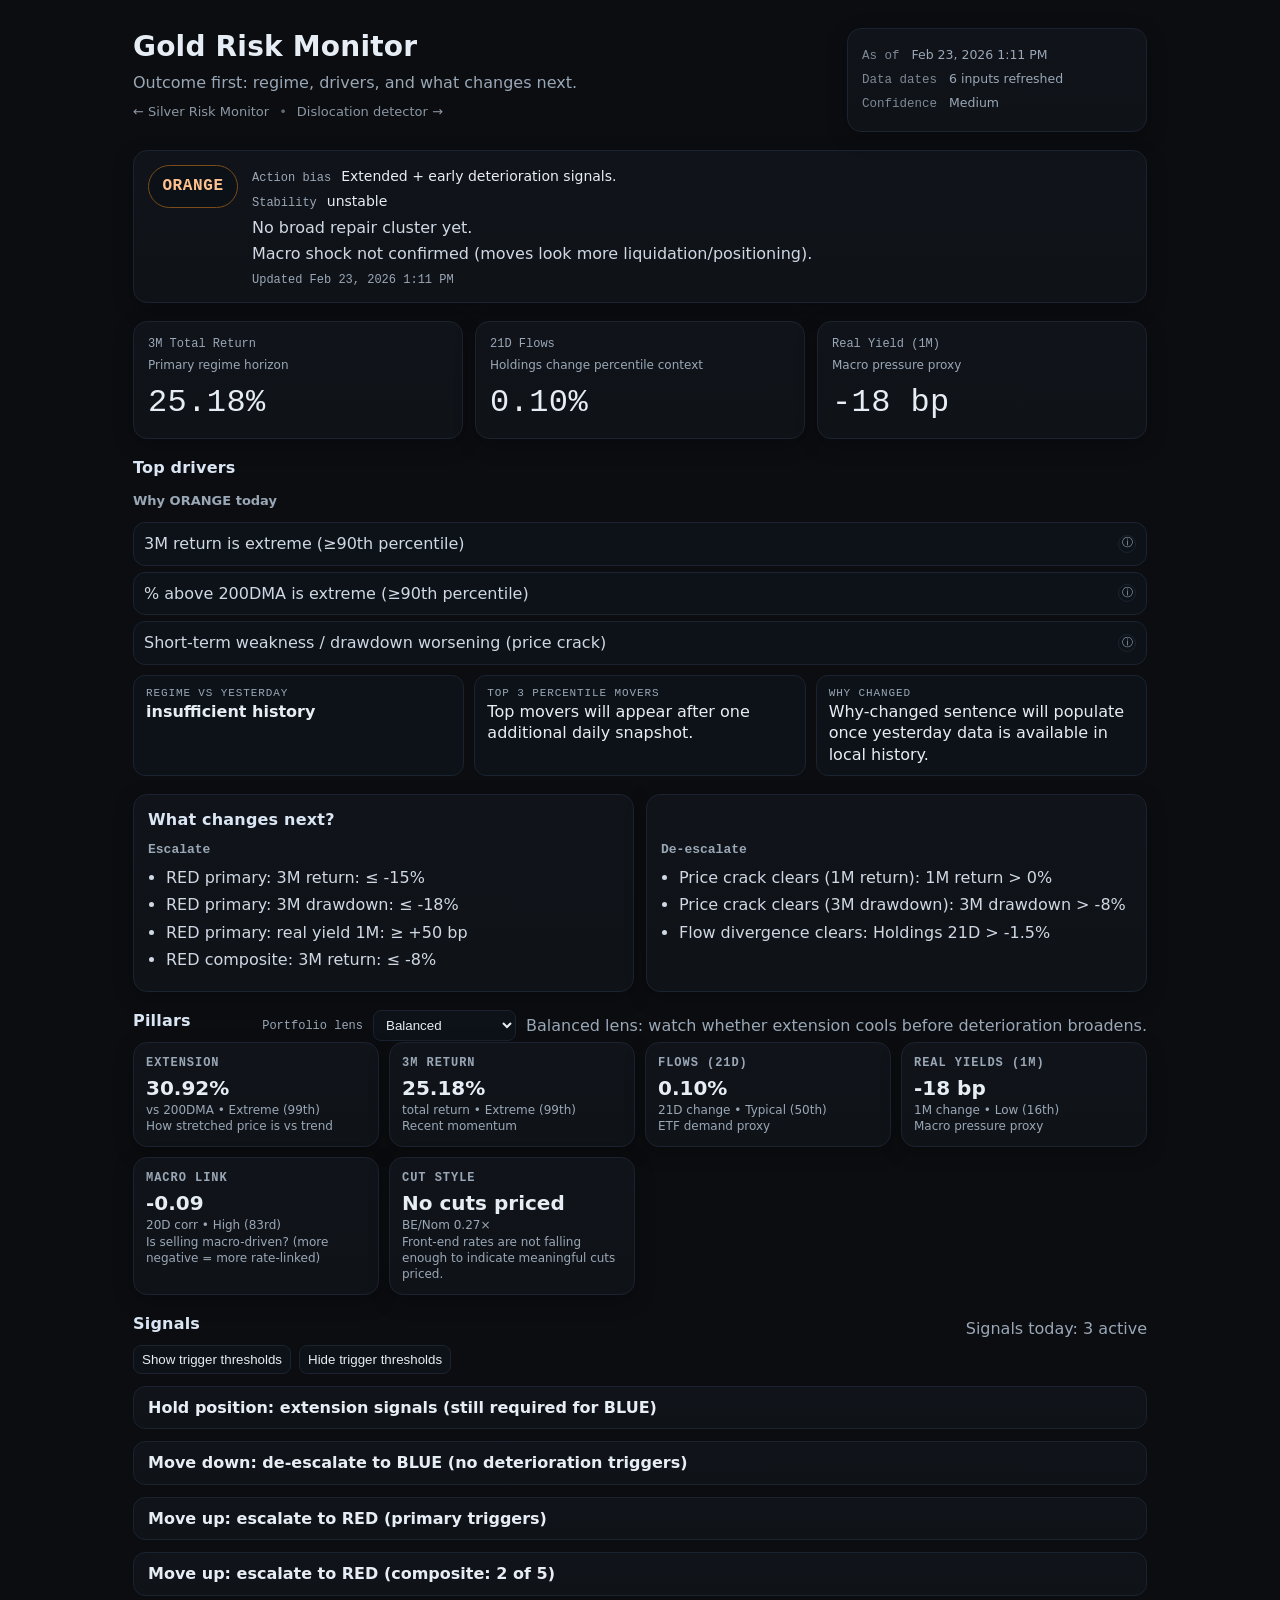
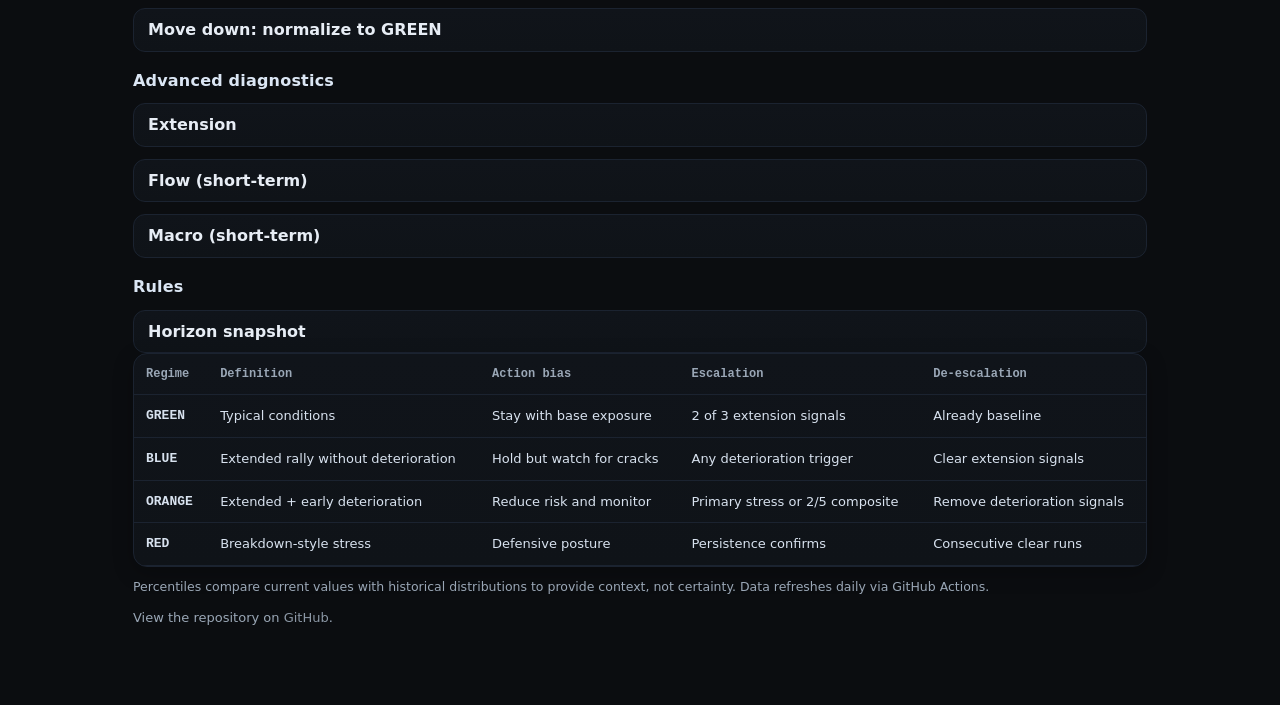
==== commit a106ce7a: "Align gold dashboard UX/UI with silver design language" ====
--- a/index.html
+++ b/index.html
@@ -3,75 +3,115 @@
 <head>
   <meta charset="utf-8">
   <meta name="viewport" content="width=device-width, initial-scale=1">
-  <link rel="icon" href="data:image/svg+xml,<svg xmlns=%22http://www.w3.org/2000/svg%22 viewBox=%220 0 100 100%22><text y=%22.9em%22 font-size=%2290%22>🌈</text></svg>">
   <title>Gold Risk Monitor</title>
-      <link rel="stylesheet" href="gold.css">
+  <link rel="stylesheet" href="gold.css">
 </head>
 <body>
-    <main>
-    <div class="topbar">
+  <main class="wrap">
+    <header class="top">
       <div>
         <h1>Gold Risk Monitor</h1>
-        <p class="subtitle">Outcome first: current regime, drivers, and what would change next.</p>
-        <nav class="nav-row">
-          <a href="silver/">Silver dashboard →</a>
+        <p class="sub">Outcome first: regime, drivers, and what changes next.</p>
+        <nav class="nav">
+          <a href="silver/">← Silver Risk Monitor</a>
           <span class="dot">•</span>
           <a href="dislocation/">Dislocation detector →</a>
         </nav>
       </div>
       <div class="meta-block">
-        <div><span class="meta-label">As of</span> <span id="as_of">Loading…</span></div>
-        <div><span class="meta-label">Data dates</span> <span id="data_dates">Loading…</span></div>
-        <div><span class="meta-label">Confidence</span> <span id="confidence">Medium</span></div>
-      </div>
-    </div>
-
-    <section class="grid cols-2">
-      <div class="card">
-        <h2>Today</h2>
-        <div class="small" id="timestamps">Waiting for data...</div>
-        <div class="status-row" style="margin-top:8px;">
-          <div id="status" class="badge">Loading...</div>
-          <div id="statusSummary" class="status-summary">Loading status summary...</div>
-        </div>
-        <div class="status-row" style="margin-top:8px;">
-          <div id="stabilityBadge" class="badge">Loading...</div>
-          <div id="stabilitySummary" class="status-summary">Loading stability status...</div>
-        </div>
-        <p class="section-explainer" id="macroFollowThrough">Loading macro follow-through...</p>
-        <div class="card-grid" id="glanceCards"><div class="metric-card">Loading key metrics...</div></div>
-      </div>
-    </section>
-
-    <section class="card" style="margin-top:14px;">
-      <h2>Drivers</h2>
-      <p class="section-explainer" id="reasonLead">Loading regime drivers...</p>
-      <ul id="reasons"><li>Loading regime drivers...</li></ul>
-      <div class="daily-strip" id="dailyStrip"><div class="daily-chip">Loading daily changes...</div></div>
-      <div class="lens-panel">
-        <label class="meta" for="portfolioLens"><strong>Portfolio lens</strong></label>
-        <select id="portfolioLens" class="lens-select">
-          <option value="conservative">Conservative</option>
-          <option value="balanced" selected>Balanced</option>
-          <option value="hardAsset">Hard-asset heavy</option>
-        </select>
-        <span class="meta" id="lensText">Balanced lens: watch whether extension cools before deterioration broadens.</span>
-      </div>
-    </section>
-
-    <section class="card" style="margin-top:14px;">
-      <h2>What changes next?</h2>
-      <p class="section-explainer"><strong>Regime ladder:</strong> GREEN → BLUE → ORANGE → RED</p>
-      <div style="display:flex; gap:8px; flex-wrap:wrap; margin-bottom:8px;">
+        <div><span class="k">As of</span> <span id="as_of">Loading…</span></div>
+        <div><span class="k">Data dates</span> <span id="data_dates">Loading…</span></div>
+        <div><span class="k">Confidence</span> <span id="confidence">—</span></div>
+      </div>
+    </header>
+
+    <section class="regime">
+      <div class="regime-left">
+        <span id="status" class="pill">—</span>
+        <div class="regime-text">
+          <div class="row">
+            <div class="label">Action bias</div>
+            <div id="statusSummary" class="value">Loading…</div>
+          </div>
+          <div class="row">
+            <div class="label">Stability</div>
+            <div id="stabilityBadge" class="value">Loading…</div>
+          </div>
+          <div id="stabilitySummary" class="desc">Loading stability…</div>
+          <div id="macroFollowThrough" class="desc">Loading macro follow-through…</div>
+          <div id="timestamps" class="meta-inline">Waiting for data…</div>
+        </div>
+      </div>
+    </section>
+
+    <section class="tiles">
+      <div class="tile">
+        <div class="label">3M Total Return</div>
+        <div class="tile-sub">Primary regime horizon</div>
+        <div id="tile_return_3m" class="big">—</div>
+      </div>
+      <div class="tile">
+        <div class="label">21D Flows</div>
+        <div class="tile-sub">Holdings change percentile context</div>
+        <div id="tile_flows_21d" class="big">—</div>
+      </div>
+      <div class="tile">
+        <div class="label">Real Yield (1M)</div>
+        <div class="tile-sub">Macro pressure proxy</div>
+        <div id="tile_real_yield_1m" class="big">—</div>
+      </div>
+    </section>
+
+    <section class="section">
+      <h2>Top drivers</h2>
+      <p class="section-explainer" id="reasonLead">Loading regime drivers…</p>
+      <ul id="drivers"><li>Loading…</li></ul>
+      <div class="daily-strip" id="dailyStrip"><div class="daily-chip">Loading daily changes…</div></div>
+    </section>
+
+    <section class="section two-col">
+      <div class="col">
+        <h2>What changes next?</h2>
+        <h3>Escalate</h3>
+        <ul id="escalate"><li>Loading…</li></ul>
+      </div>
+      <div class="col">
+        <h2 class="ghost">.</h2>
+        <h3>De-escalate</h3>
+        <ul id="deescalate"><li>Loading…</li></ul>
+      </div>
+    </section>
+
+    <section class="section">
+      <div class="section-head">
+        <h2>Pillars</h2>
+        <div class="lens-panel">
+          <label for="portfolioLens" class="label-inline">Portfolio lens</label>
+          <select id="portfolioLens" class="lens-select">
+            <option value="conservative">Conservative</option>
+            <option value="balanced" selected>Balanced</option>
+            <option value="hardAsset">Hard-asset heavy</option>
+          </select>
+          <span id="lensText" class="muted">Balanced lens: watch whether extension cools before deterioration broadens.</span>
+        </div>
+      </div>
+      <div id="glanceCards" class="grid-4"><div class="card">Loading key metrics…</div></div>
+    </section>
+
+    <section class="section">
+      <div class="section-head">
+        <h2>Signals</h2>
+        <div id="signal_count" class="muted">Loading…</div>
+      </div>
+      <div class="controls-row">
         <button class="toggle-btn" type="button" data-toggle-scope="mechanics" data-toggle-action="expand">Show trigger thresholds</button>
         <button class="toggle-btn" type="button" data-toggle-scope="mechanics" data-toggle-action="collapse">Hide trigger thresholds</button>
       </div>
-      <div id="escalation"><p>Loading escalation conditions...</p></div>
-    </section>
-
-    <section class="card" style="margin-top:14px;">
+      <div id="escalation"><p>Loading trigger thresholds…</p></div>
+    </section>
+
+    <section class="section">
       <h2>Advanced diagnostics</h2>
-      <p class="section-explainer">Optional deep dive: use these panels for trigger-level diagnostics and signal details.</p>
       <details class="expandable-card" data-expand-group="mechanics">
         <summary>Extension</summary>
         <div class="expandable-body">
@@ -95,8 +135,8 @@
       </details>
     </section>
 
-    <section class="card" style="margin-top:14px;">
-      <h2>Context</h2>
+    <section class="section">
+      <h2>Rules</h2>
       <details class="expandable-card" data-expand-group="context">
         <summary>Horizon snapshot</summary>
         <div class="expandable-body">
@@ -105,19 +145,52 @@
           <div class="note" id="percentileNotes"></div>
         </div>
       </details>
-    </section>
-
-    <section class="card" style="margin-top:14px;">
-      <h2>Status colors & notes</h2>
-      <div style="display:grid; gap:8px;">
-        <div><span class="badge green">GREEN</span> <span class="muted">Typical conditions.</span></div>
-        <div><span class="badge blue">BLUE</span> <span class="muted">Extended rally; no confirmed deterioration.</span></div>
-        <div><span class="badge orange">ORANGE</span> <span class="muted">Extended + early deterioration signals.</span></div>
-        <div><span class="badge red">RED</span> <span class="muted">Breakdown-style stress signals present.</span></div>
-      </div>
-      <p class="small" style="margin-top:10px;">Percentiles compare current values with historical distributions to provide context, not absolute judgments.</p>
+      <div class="table-wrap">
+        <table>
+          <thead>
+            <tr>
+              <th>Regime</th>
+              <th>Definition</th>
+              <th>Action bias</th>
+              <th>Escalation</th>
+              <th>De-escalation</th>
+            </tr>
+          </thead>
+          <tbody id="rules_body">
+            <tr>
+              <td class="reg">GREEN</td>
+              <td>Typical conditions</td>
+              <td>Stay with base exposure</td>
+              <td>2 of 3 extension signals</td>
+              <td>Already baseline</td>
+            </tr>
+            <tr>
+              <td class="reg">BLUE</td>
+              <td>Extended rally without deterioration</td>
+              <td>Hold but watch for cracks</td>
+              <td>Any deterioration trigger</td>
+              <td>Clear extension signals</td>
+            </tr>
+            <tr>
+              <td class="reg">ORANGE</td>
+              <td>Extended + early deterioration</td>
+              <td>Reduce risk and monitor</td>
+              <td>Primary stress or 2/5 composite</td>
+              <td>Remove deterioration signals</td>
+            </tr>
+            <tr>
+              <td class="reg">RED</td>
+              <td>Breakdown-style stress</td>
+              <td>Defensive posture</td>
+              <td>Persistence confirms</td>
+              <td>Consecutive clear runs</td>
+            </tr>
+          </tbody>
+        </table>
+      </div>
+      <p class="foot muted">Percentiles compare current values with historical distributions to provide context, not certainty. Data refreshes daily via GitHub Actions.</p>
       <footer>
-        <p>Data is refreshed daily by GitHub Actions. View the repository on <a id="repoLink" href="https://github.com/">GitHub</a>. <span id="issueLink"></span></p>
+        <p>View the repository on <a id="repoLink" href="https://github.com/">GitHub</a>.<span id="issueLink"></span></p>
       </footer>
     </section>
   </main>
--- a/gold.css
+++ b/gold.css
@@ -1,109 +1,125 @@
-    :root {
-      color-scheme: light dark;
-      --bg: #0b0f14;
-      --panel: rgba(255, 255, 255, 0.06);
-      --panel-soft: rgba(255, 255, 255, 0.03);
-      --chip: rgba(255, 255, 255, 0.02);
-      --border: rgba(255, 255, 255, 0.12);
-      --text: rgba(255, 255, 255, 0.92);
-      --muted: rgba(255, 255, 255, 0.68);
-      --muted2: rgba(255, 255, 255, 0.52);
-      --blue: #60a5fa;
-      --green: #34d399;
-      --orange: #fb923c;
-      --red: #f87171;
-      --radius: 16px;
-      --max: 1080px;
-      --shadow: 0 14px 34px rgba(0,0,0,.24);
-    }
-    @media (prefers-color-scheme: light) {
-      :root {
-        --bg: #f3f6fb;
-        --panel: #ffffff;
-        --panel-soft: #ffffff;
-        --chip: #ffffff;
-        --border: #dbe3ef;
-        --text: #0f172a;
-        --muted: #475569;
-        --muted2: #64748b;
-        --blue: #2563eb;
-        --green: #166534;
-        --orange: #c2410c;
-        --red: #b91c1c;
-        --shadow: 0 10px 24px rgba(15,23,42,.08);
-      }
-    }
-    * { box-sizing: border-box; }
-    body { margin: 0; font: 400 15px/1.55 system-ui, -apple-system, Segoe UI, Roboto, sans-serif; background: var(--bg); color: var(--text); }
-    main { max-width: var(--max); margin: 0 auto; padding: 28px 18px 56px; }
-    a { color: inherit; }
-    .topbar { display:flex; align-items:flex-start; justify-content:space-between; gap:16px; margin-bottom:14px; }
-    .nav-row { display:flex; align-items:center; gap:10px; margin-top:10px; color: var(--muted); font-size:13px; }
-    .dot { opacity:.7; }
-    .meta-block { min-width: 250px; border:1px solid var(--border); border-radius:12px; padding:10px 12px; background: var(--chip); font-size:13px; color: var(--muted); display:grid; gap:4px; }
-    .meta-label { color: var(--muted2); text-transform:uppercase; letter-spacing:.06em; font-size:11px; margin-right:4px; }
-    h1 { margin:0; font-size: clamp(26px,3vw,34px); letter-spacing:-.02em; }
-    h2 { margin:0 0 10px; font-size: 18px; letter-spacing:-.01em; }
-    .subtitle { margin:6px 0 0; color: var(--muted); max-width: 70ch; }
-    .grid { display:grid; gap:14px; }
-    .grid.cols-2 { grid-template-columns: 1fr; }
-    .card { background: linear-gradient(180deg, var(--panel), var(--panel-soft)); border:1px solid var(--border); border-radius: var(--radius); padding:18px; box-shadow: var(--shadow); }
-    .muted { color: var(--muted); }
-    .small { font-size: 13px; color: var(--muted2); }
-    .badge { display:inline-flex; align-items:center; justify-content:center; padding:10px 16px; border-radius:999px; font-weight:700; font-size:18px; border:1px solid var(--border); background: rgba(148,163,184,.18); min-width:100px; }
-    .badge.green{ background:rgba(52,211,153,.18); color:var(--green); }
-    .badge.blue{ background:rgba(96,165,250,.18); color:var(--blue); }
-    .badge.orange{ background:rgba(251,146,60,.18); color:var(--orange); }
-    .badge.red{ background:rgba(248,113,113,.18); color:var(--red); }
-.badge.unstable{ background:rgba(248,113,113,.18); color:var(--red); }
-.badge.early-stabilizing{ background:rgba(251,146,60,.18); color:var(--orange); }
-.badge.stabilizing{ background:rgba(96,165,250,.18); color:var(--blue); }
-.badge.stabilized{ background:rgba(52,211,153,.18); color:var(--green); }
-    .status-row { display:flex; align-items:center; flex-wrap:wrap; gap:12px; }
-    .status-summary { font-size:16px; font-weight:600; }
-    .daily-strip, .card-grid { display:grid; gap:10px; grid-template-columns:repeat(auto-fit,minmax(150px,1fr)); margin-top:10px; }
-    .daily-chip, .metric-card { border:1px solid var(--border); border-radius:12px; background: var(--chip); padding:10px 12px; }
-    .daily-chip-title { display:block; font-size:11px; letter-spacing:.08em; text-transform:uppercase; color:var(--muted2); }
-    .lens-panel { display:flex; gap:10px; align-items:center; flex-wrap:wrap; margin-top:10px; border:1px solid var(--border); border-radius:12px; padding:10px 12px; }
-    .lens-select,.toggle-btn { background: var(--panel); color: var(--text); border:1px solid var(--border); border-radius:8px; padding:6px 8px; }
-    .metric-card h3 { margin:0 0 4px; font-size:12px; color:var(--muted2); text-transform:uppercase; letter-spacing:.08em; }
-    .metric-card .value { font-size:20px; font-weight:700; }
-    .metric-card .subtle, .metric-card .why { font-size:12px; color:var(--muted); }
-    #reasons { list-style:none; padding:0; margin:0; display:grid; gap:8px; }
-    #reasons li { border:1px solid var(--border); border-radius:12px; padding:10px; background:var(--chip); }
-    .reason-item { display:flex; gap:8px; align-items:center; justify-content:space-between; }
-    .reason-help { position:relative; display:inline-flex; width:18px; height:18px; align-items:center; justify-content:center; border:1px solid var(--border); border-radius:999px; font-size:11px; color:var(--muted); }
-    .reason-help-tooltip { position:absolute; top:calc(100% + 6px); right:0; width:220px; background:var(--panel); border:1px solid var(--border); border-radius:10px; padding:8px; opacity:0; visibility:hidden; }
-    .reason-help:hover .reason-help-tooltip,.reason-help:focus-visible .reason-help-tooltip{opacity:1;visibility:visible;}
-    .expandable-card { margin-top:12px; border:1px solid var(--border); border-radius:12px; overflow:hidden; }
-    .expandable-card > summary { list-style:none; cursor:pointer; font-weight:600; padding:10px 14px; }
-    .expandable-card > summary::-webkit-details-marker { display:none; }
-    .expandable-body { padding:12px 14px 14px; border-top:1px solid var(--border); }
-    .control-panel-grid { display:grid; gap:10px; }
-    .trigger-progress { margin-top:6px; height:6px; border-radius:999px; background:rgba(148,163,184,.3); overflow:hidden; }
-    .trigger-progress-bar { height:100%; background: linear-gradient(90deg, var(--blue), #93c5fd); }
-    .weakest-link { font-size:12px; color:var(--muted2); }
-    .section-explainer,.meta,.context { color:var(--muted); font-size:13px; }
-    table { width:100%; border-collapse:collapse; margin-top:10px; border:1px solid var(--border); border-radius:12px; overflow:hidden; }
-    th,td { padding:10px; border-bottom:1px solid var(--border); text-align:left; vertical-align:top; }
-    th { font-size:12px; color:var(--muted2); text-transform:uppercase; }
-    td.num,th.num { text-align:right; font-family:ui-monospace,SFMono-Regular,Menlo,Consolas,monospace; }
-    .table-container { overflow-x:auto; }
-    .sparkline { width:100%; height:96px; border:1px solid var(--border); border-radius:8px; background:var(--chip); display:block; }
-    .sparkline-polyline { fill:none; stroke:var(--blue); stroke-width:2; }
-    .sparkline-axis { stroke:var(--border); stroke-width:1; }
-    .sparkline-tick { stroke:var(--muted2); stroke-width:1; stroke-linecap:round; opacity:.85; }
-    .sparkline-axis-label,.sparkline-points { color:var(--muted2); fill:var(--muted2); font-size:10px; }
-    .note { margin-top:10px; border:1px solid var(--border); border-radius:12px; padding:10px 12px; background: var(--chip); }
-    .metric-label { display:inline-flex; align-items:center; gap:8px; font-weight:600; }
-    .metric-indicator { width:10px; height:10px; border-radius:50%; background:#94a3b8; display:inline-block; }
-    .metric-indicator.green { background: var(--green); }
-    .metric-indicator.orange { background: var(--orange); }
-    .metric-indicator.red { background: var(--red); }
-    footer { margin-top:14px; font-size:13px; color:var(--muted2); }
+:root{
+  --bg:#0b0d10;
+  --panel:#10141a;
+  --panel2:#0f1318;
+  --text:#e7edf5;
+  --muted:#9aa7b6;
+  --border:#1b2330;
+  --shadow: 0 6px 20px rgba(0,0,0,.25);
+  --r:14px;
+  --mono: ui-monospace, SFMono-Regular, Menlo, Monaco, Consolas, "Liberation Mono", "Courier New", monospace;
+  --sans: ui-sans-serif, system-ui, -apple-system, Segoe UI, Roboto, Helvetica, Arial;
+  --blue:#60a5fa;
+  --green:#34d399;
+  --orange:#fb923c;
+  --red:#f87171;
+}
 
-@media (max-width: 960px) {
-  .topbar { flex-direction:column; }
-  .meta-block { width:100%; min-width:0; }
-  .nav-row { flex-wrap:wrap; }
+*{ box-sizing:border-box; }
+body{ margin:0; background:var(--bg); color:var(--text); font-family:var(--sans); line-height:1.35; }
+a{ color:inherit; text-decoration:none; opacity:.9; }
+a:hover{ opacity:1; text-decoration:underline; }
+
+.wrap{ max-width:1050px; margin:0 auto; padding:28px 18px 60px; }
+
+.top{ display:flex; gap:18px; justify-content:space-between; align-items:flex-start; margin-bottom:18px; }
+h1{ margin:0 0 6px; font-size:28px; letter-spacing:.2px; }
+.sub{ margin:0 0 10px; color:var(--muted); }
+.nav{ display:flex; gap:10px; align-items:center; color:var(--muted); font-size:13px; }
+.dot{ opacity:.6; }
+.meta-block{ min-width:300px; background:linear-gradient(180deg, var(--panel), var(--panel2)); border:1px solid var(--border); border-radius:var(--r); padding:12px 14px; box-shadow:var(--shadow); color:var(--muted); font-size:12.5px; }
+.meta-block .k{ color:var(--muted); opacity:.8; margin-right:8px; font-family:var(--mono); }
+.meta-block div{ margin:6px 0; }
+
+.regime{ display:flex; background:linear-gradient(180deg, var(--panel), var(--panel2)); border:1px solid var(--border); border-radius:var(--r); padding:14px; box-shadow:var(--shadow); margin:14px 0 18px; }
+.regime-left{ display:flex; gap:14px; align-items:flex-start; width:100%; }
+.pill{ font-family:var(--mono); letter-spacing:.6px; font-weight:700; padding:10px 12px; border-radius:999px; border:1px solid var(--border); background:#0c1117; min-width:90px; text-align:center; }
+.pill.green,.pill.GREEN{ border-color:#1f5d3d; color:#8ce4bb; }
+.pill.blue,.pill.BLUE{ border-color:#245a9a; color:#95c5ff; }
+.pill.orange,.pill.ORANGE{ border-color:#7a4c19; color:#ffc28f; }
+.pill.red,.pill.RED{ border-color:#7a1f1f; color:#ffb0b0; }
+
+.regime-text{ flex:1; }
+.regime-text .row{ display:flex; gap:10px; align-items:baseline; margin:2px 0 6px; }
+.label{ color:var(--muted); font-size:12px; font-family:var(--mono); }
+.value{ font-size:14px; }
+.desc{ color:#cfd8e3; margin:4px 0; }
+.meta-inline{ margin-top:8px; color:var(--muted); font-size:12px; font-family:var(--mono); }
+
+.tiles{ display:grid; grid-template-columns: repeat(3, 1fr); gap:12px; margin-bottom:18px; }
+.tile{ background:linear-gradient(180deg, var(--panel), var(--panel2)); border:1px solid var(--border); border-radius:var(--r); padding:14px; box-shadow:var(--shadow); }
+.tile-sub{ margin-top:4px; color:var(--muted); font-size:12px; }
+.big{ font-size:32px; margin-top:8px; font-family:var(--mono); letter-spacing:.4px; }
+
+.section{ margin:18px 0; }
+.section h2{ font-size:16px; margin:0 0 10px; color:#dbe6f4; letter-spacing:.2px; }
+.section h3{ font-size:13px; margin:10px 0 8px; color:var(--muted); font-family:var(--mono); font-weight:600; }
+.ghost{ visibility:hidden; }
+.section-explainer,.context,.meta{ color:var(--muted); font-size:13px; }
+
+.two-col{ display:grid; grid-template-columns: 1fr 1fr; gap:12px; }
+.col{ background:linear-gradient(180deg, var(--panel), var(--panel2)); border:1px solid var(--border); border-radius:var(--r); padding:14px; box-shadow:var(--shadow); }
+
+ul{ margin:0; padding-left:18px; color:#cfd8e3; }
+li{ margin:6px 0; }
+
+.grid-4{ display:grid; grid-template-columns: repeat(4, 1fr); gap:10px; }
+.card,.metric-card{ background:linear-gradient(180deg, var(--panel), var(--panel2)); border:1px solid var(--border); border-radius:var(--r); padding:12px; box-shadow:var(--shadow); }
+.metric-card h3{ margin:0 0 4px; font-size:12px; color:var(--muted); text-transform:uppercase; letter-spacing:.08em; font-family:var(--mono); }
+.metric-card .value{ font-size:20px; font-weight:700; }
+.metric-card .subtle,.metric-card .why{ font-size:12px; color:var(--muted); }
+
+.section-head{ display:flex; justify-content:space-between; align-items:center; gap:10px; }
+.muted{ color:var(--muted); }
+.foot{ margin-top:12px; font-size:12.5px; }
+
+.daily-strip,.card-grid{ display:grid; gap:10px; grid-template-columns:repeat(auto-fit,minmax(150px,1fr)); margin-top:10px; }
+.daily-chip{ border:1px solid var(--border); border-radius:12px; background:#0d1218; padding:10px 12px; }
+.daily-chip-title{ display:block; font-size:11px; letter-spacing:.08em; text-transform:uppercase; color:var(--muted); font-family:var(--mono); }
+
+.lens-panel{ display:flex; gap:10px; align-items:center; flex-wrap:wrap; }
+.label-inline{ color:var(--muted); font-size:12px; font-family:var(--mono); }
+.lens-select,.toggle-btn{ background:#0d1218; color:var(--text); border:1px solid var(--border); border-radius:8px; padding:6px 8px; }
+.controls-row{ display:flex; gap:8px; flex-wrap:wrap; margin-bottom:8px; }
+
+#drivers{ list-style:none; padding:0; }
+#drivers li{ border:1px solid var(--border); border-radius:12px; padding:10px; background:#0d1218; }
+.reason-item { display:flex; gap:8px; align-items:center; justify-content:space-between; }
+.reason-help { position:relative; display:inline-flex; width:18px; height:18px; align-items:center; justify-content:center; border:1px solid var(--border); border-radius:999px; font-size:11px; color:var(--muted); }
+.reason-help-tooltip { position:absolute; top:calc(100% + 6px); right:0; width:220px; background:var(--panel); border:1px solid var(--border); border-radius:10px; padding:8px; opacity:0; visibility:hidden; }
+.reason-help:hover .reason-help-tooltip,.reason-help:focus-visible .reason-help-tooltip{opacity:1;visibility:visible;}
+
+.expandable-card { margin-top:12px; border:1px solid var(--border); border-radius:12px; overflow:hidden; background:linear-gradient(180deg, var(--panel), var(--panel2)); }
+.expandable-card > summary { list-style:none; cursor:pointer; font-weight:600; padding:10px 14px; }
+.expandable-card > summary::-webkit-details-marker { display:none; }
+.expandable-body { padding:12px 14px 14px; border-top:1px solid var(--border); }
+.control-panel-grid { display:grid; gap:10px; }
+.trigger-progress { margin-top:6px; height:6px; border-radius:999px; background:rgba(148,163,184,.3); overflow:hidden; }
+.trigger-progress-bar { height:100%; background: linear-gradient(90deg, var(--blue), #93c5fd); }
+.weakest-link { font-size:12px; color:var(--muted); }
+
+.table-wrap{ overflow:auto; border:1px solid var(--border); border-radius:var(--r); background:linear-gradient(180deg, var(--panel), var(--panel2)); box-shadow:var(--shadow); }
+table{ width:100%; border-collapse:collapse; }
+th, td{ padding:12px 12px; border-bottom:1px solid var(--border); vertical-align:top; }
+th{ text-align:left; color:var(--muted); font-family:var(--mono); font-size:12px; font-weight:600; }
+td{ color:#d8e2ef; font-size:13px; }
+td.reg{ font-family:var(--mono); font-weight:700; }
+.num { text-align:right; font-family:var(--mono); }
+.table-container { overflow-x:auto; }
+
+.sparkline { width:100%; height:96px; border:1px solid var(--border); border-radius:8px; background:#0d1218; display:block; }
+.sparkline-polyline { fill:none; stroke:var(--blue); stroke-width:2; }
+.sparkline-axis { stroke:var(--border); stroke-width:1; }
+.sparkline-tick { stroke:var(--muted); stroke-width:1; stroke-linecap:round; opacity:.85; }
+.sparkline-axis-label,.sparkline-points { color:var(--muted); fill:var(--muted); font-size:10px; }
+.note { margin-top:10px; border:1px solid var(--border); border-radius:12px; padding:10px 12px; background:#0d1218; }
+footer { margin-top:14px; font-size:13px; color:var(--muted); }
+
+@media (max-width: 960px){
+  .top{ flex-direction:column; }
+  .meta-block{ width:100%; min-width:auto; }
+  .tiles{ grid-template-columns:1fr; }
+  .grid-4{ grid-template-columns:1fr; }
+  .two-col{ grid-template-columns:1fr; }
+  .section-head{ align-items:flex-start; flex-direction:column; }
 }
